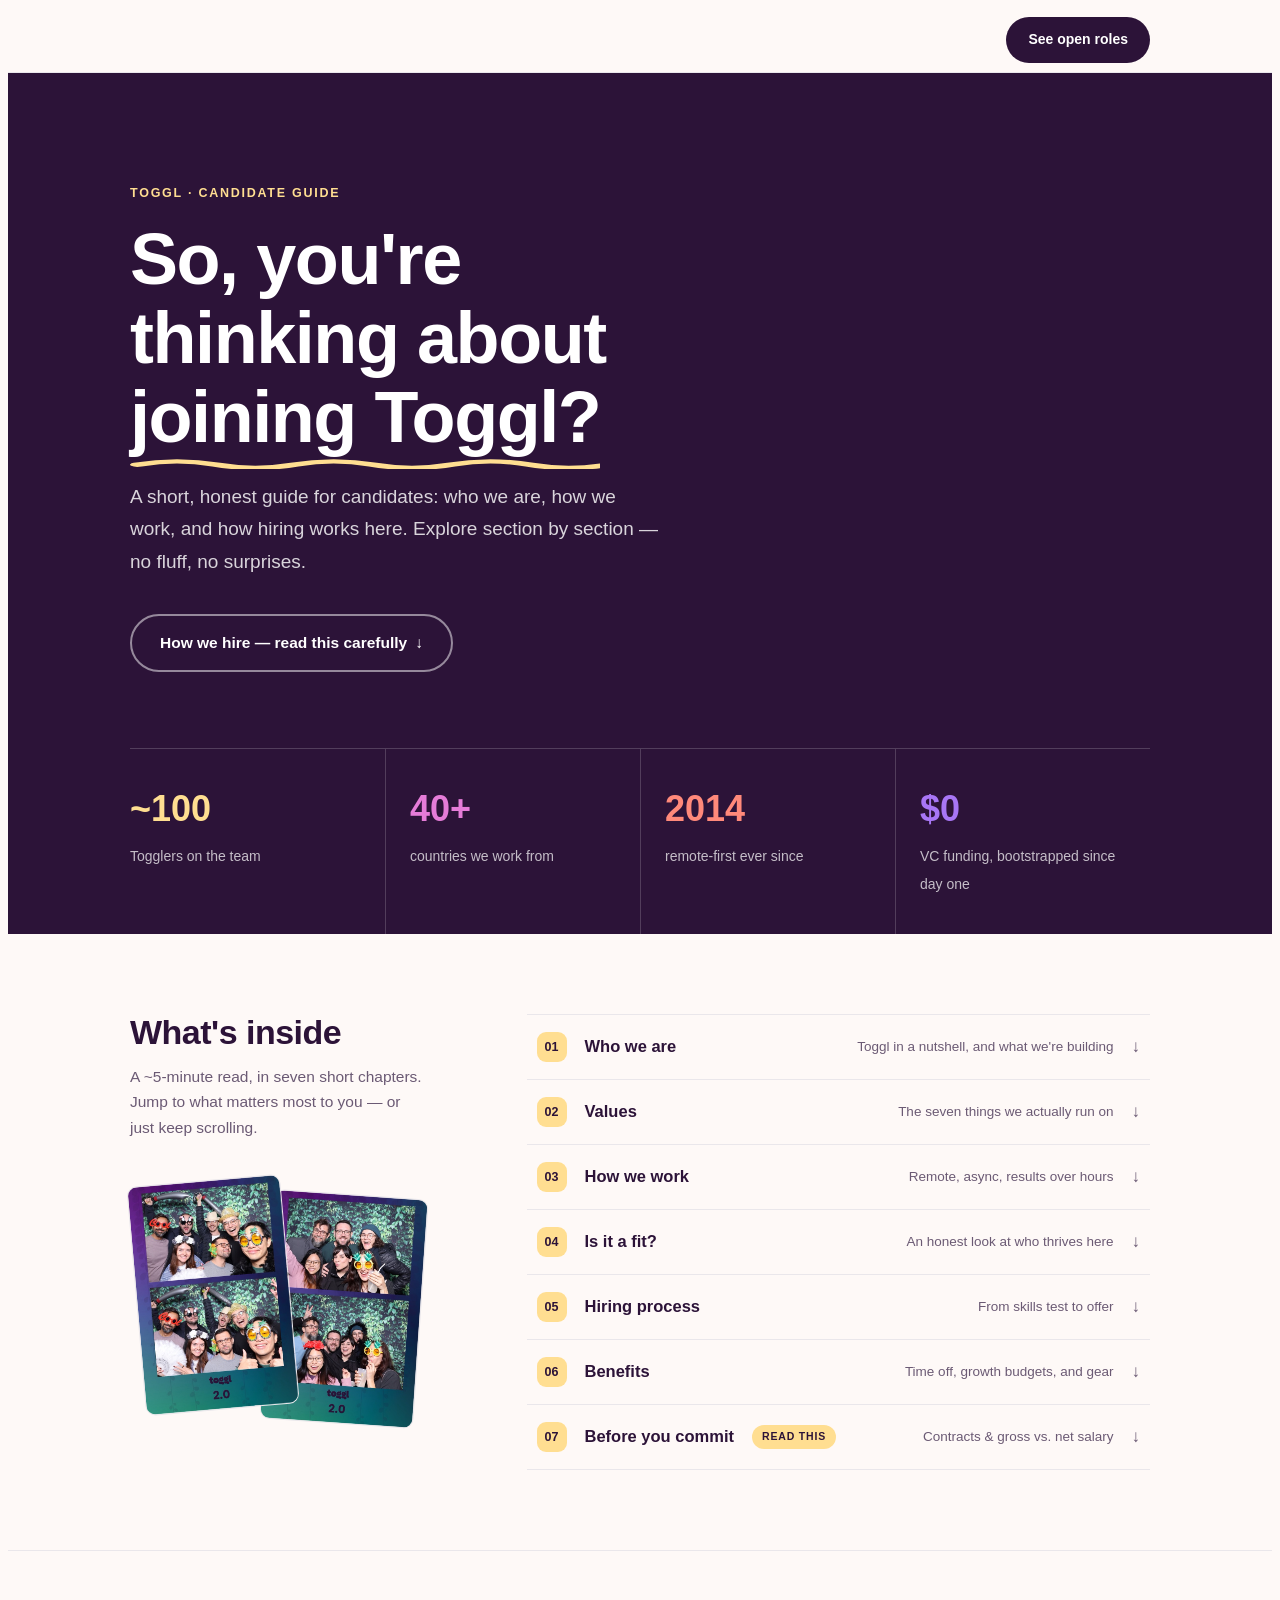
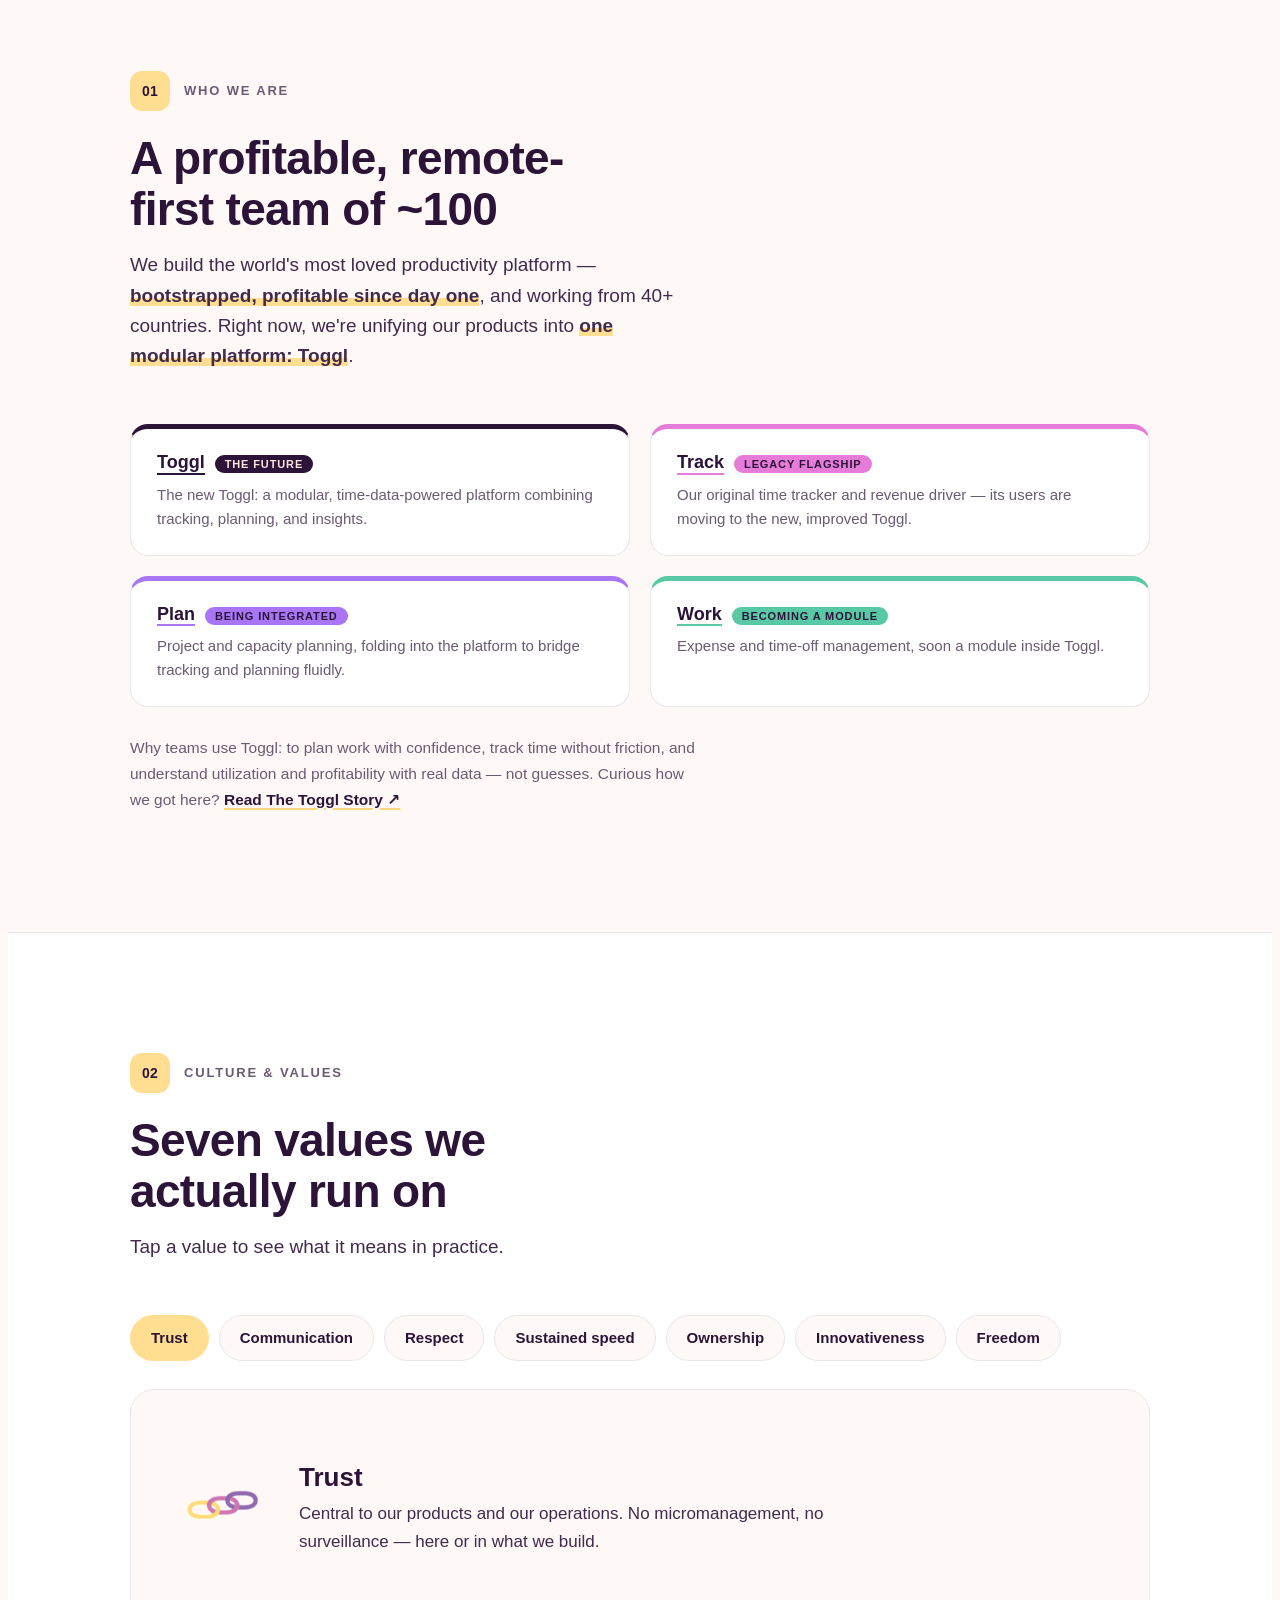
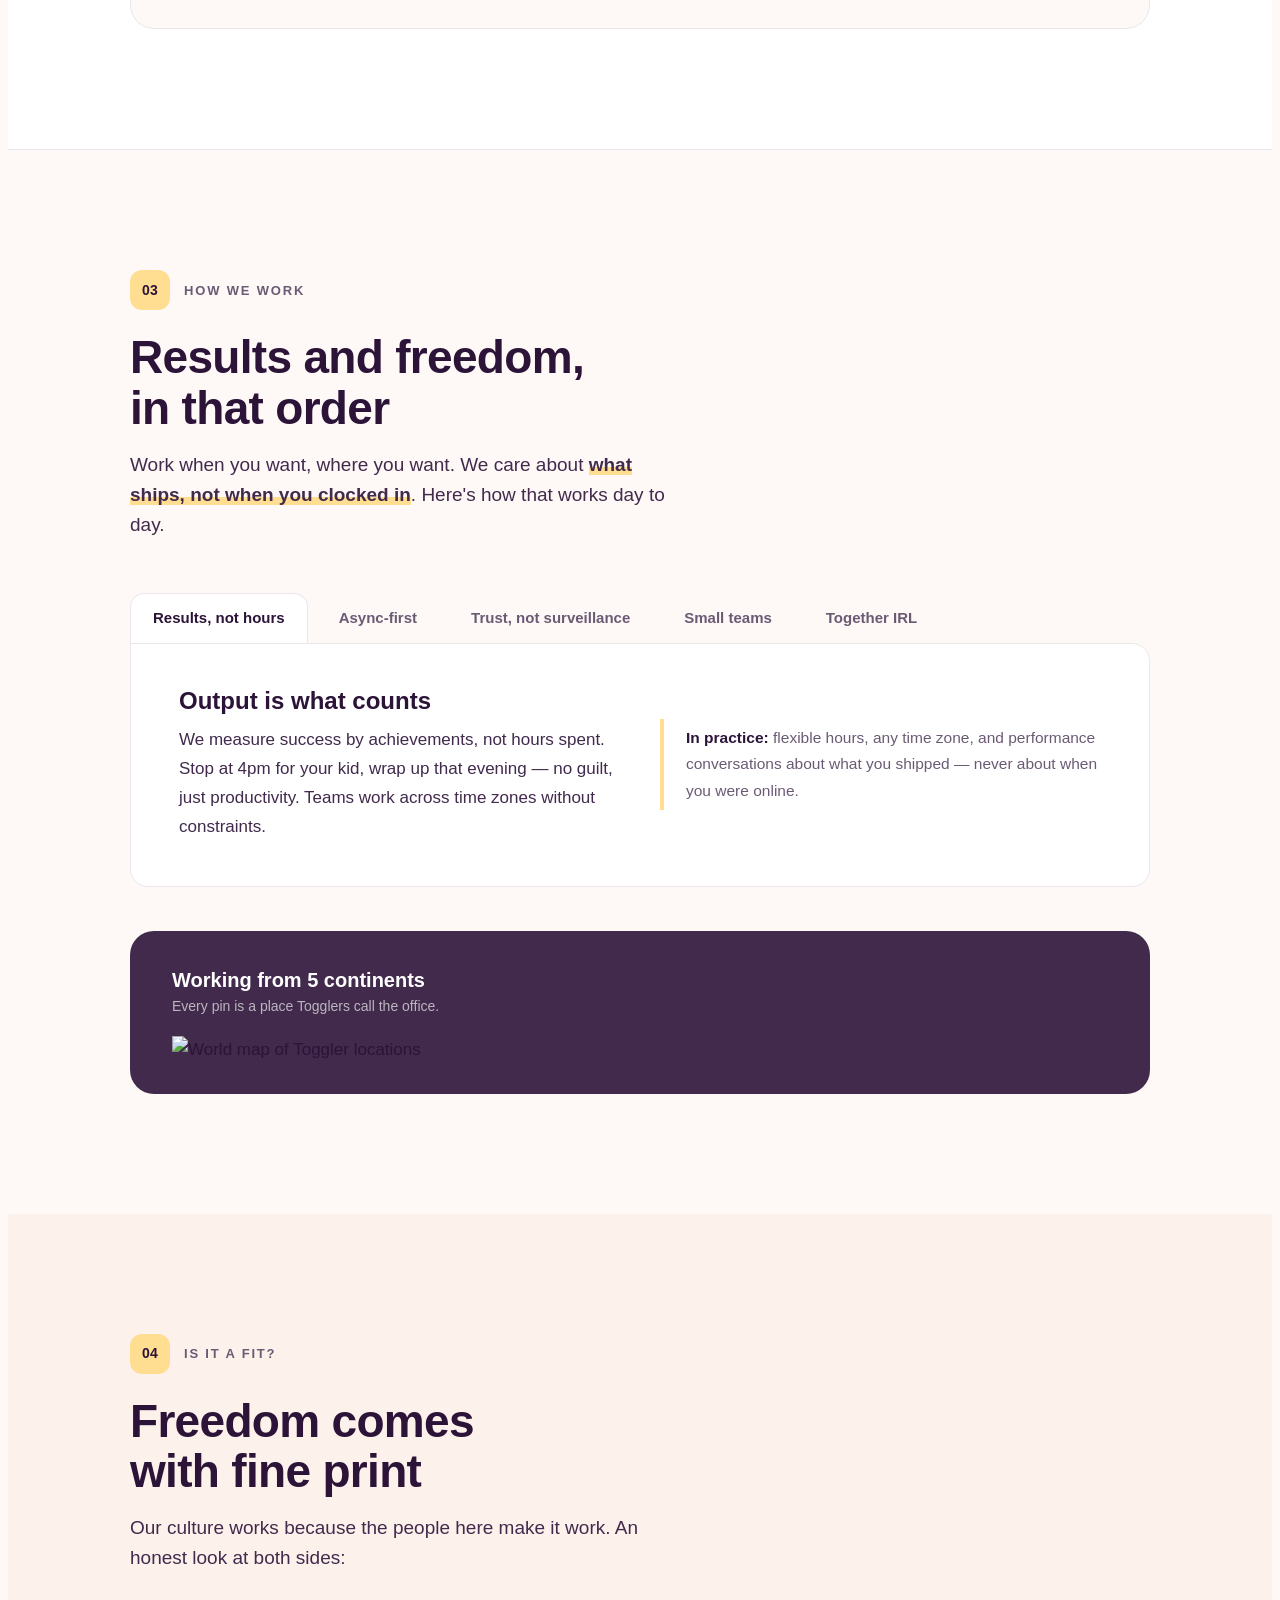
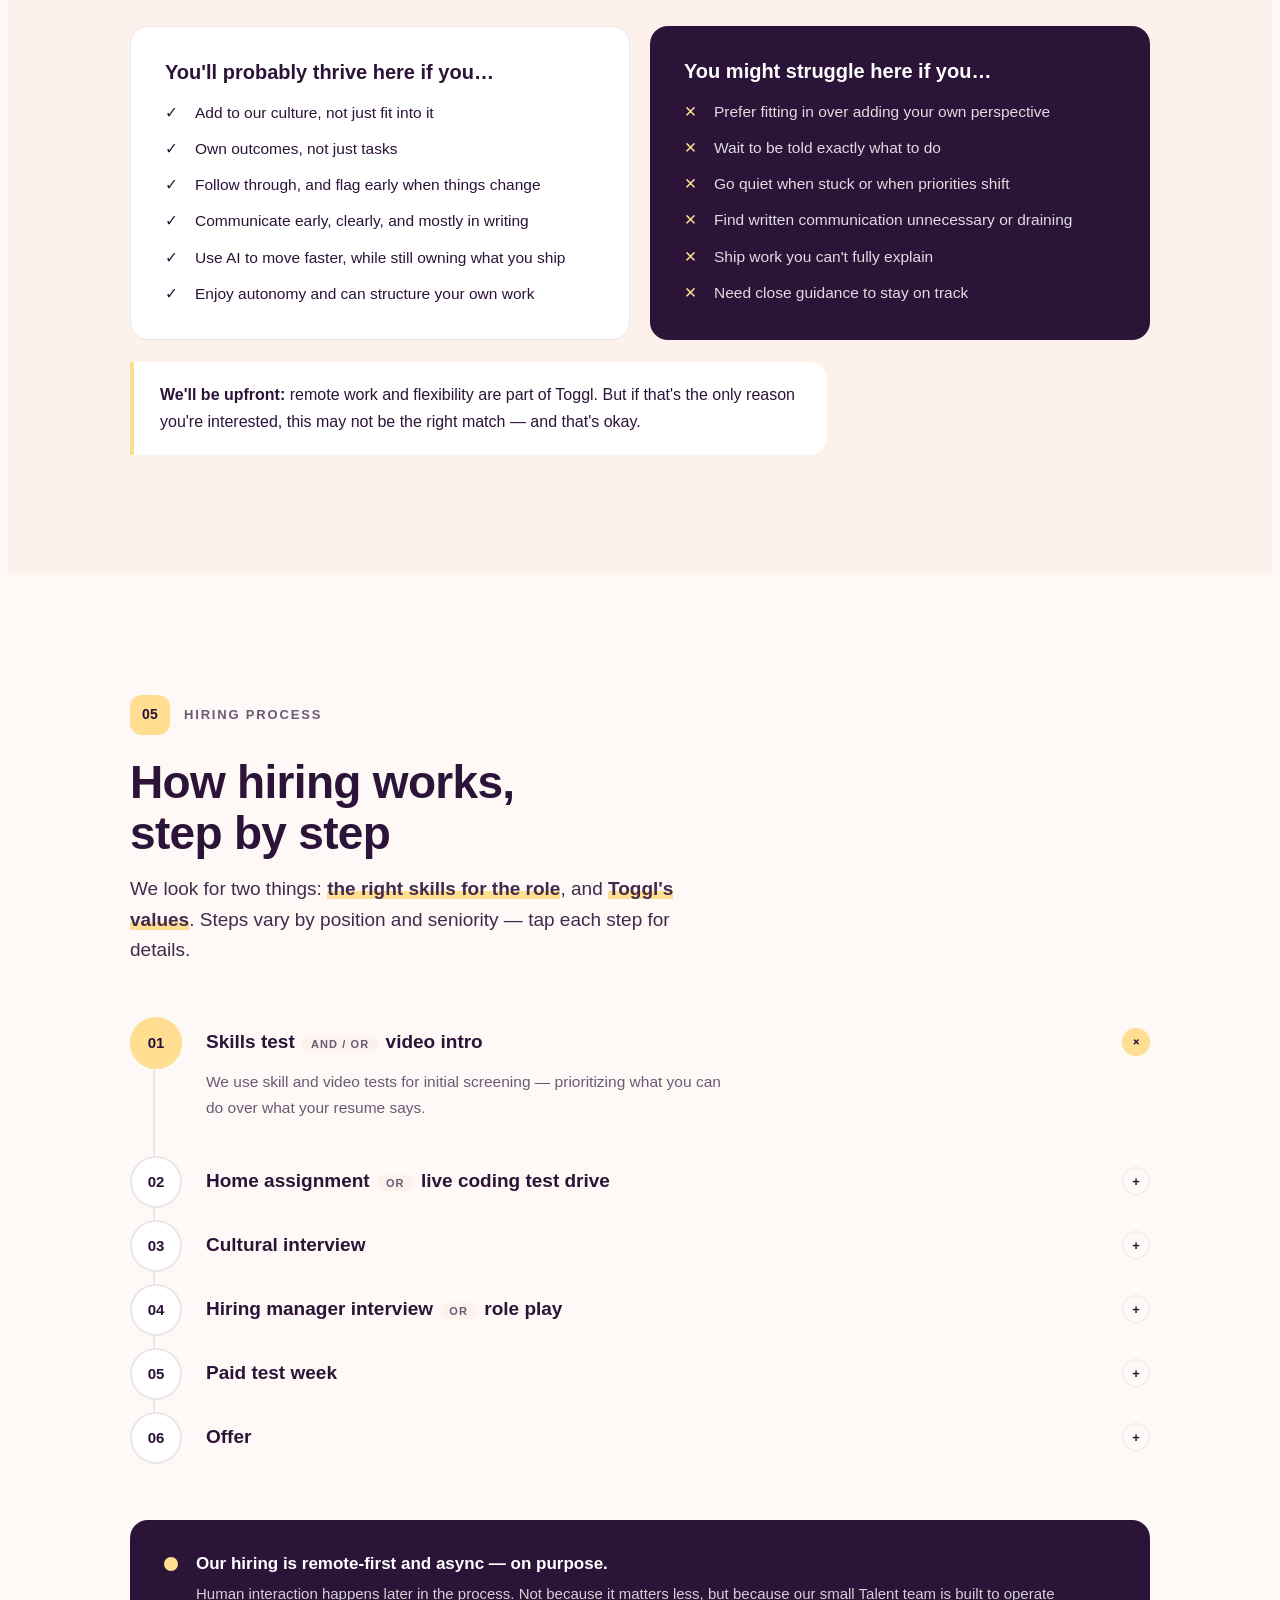
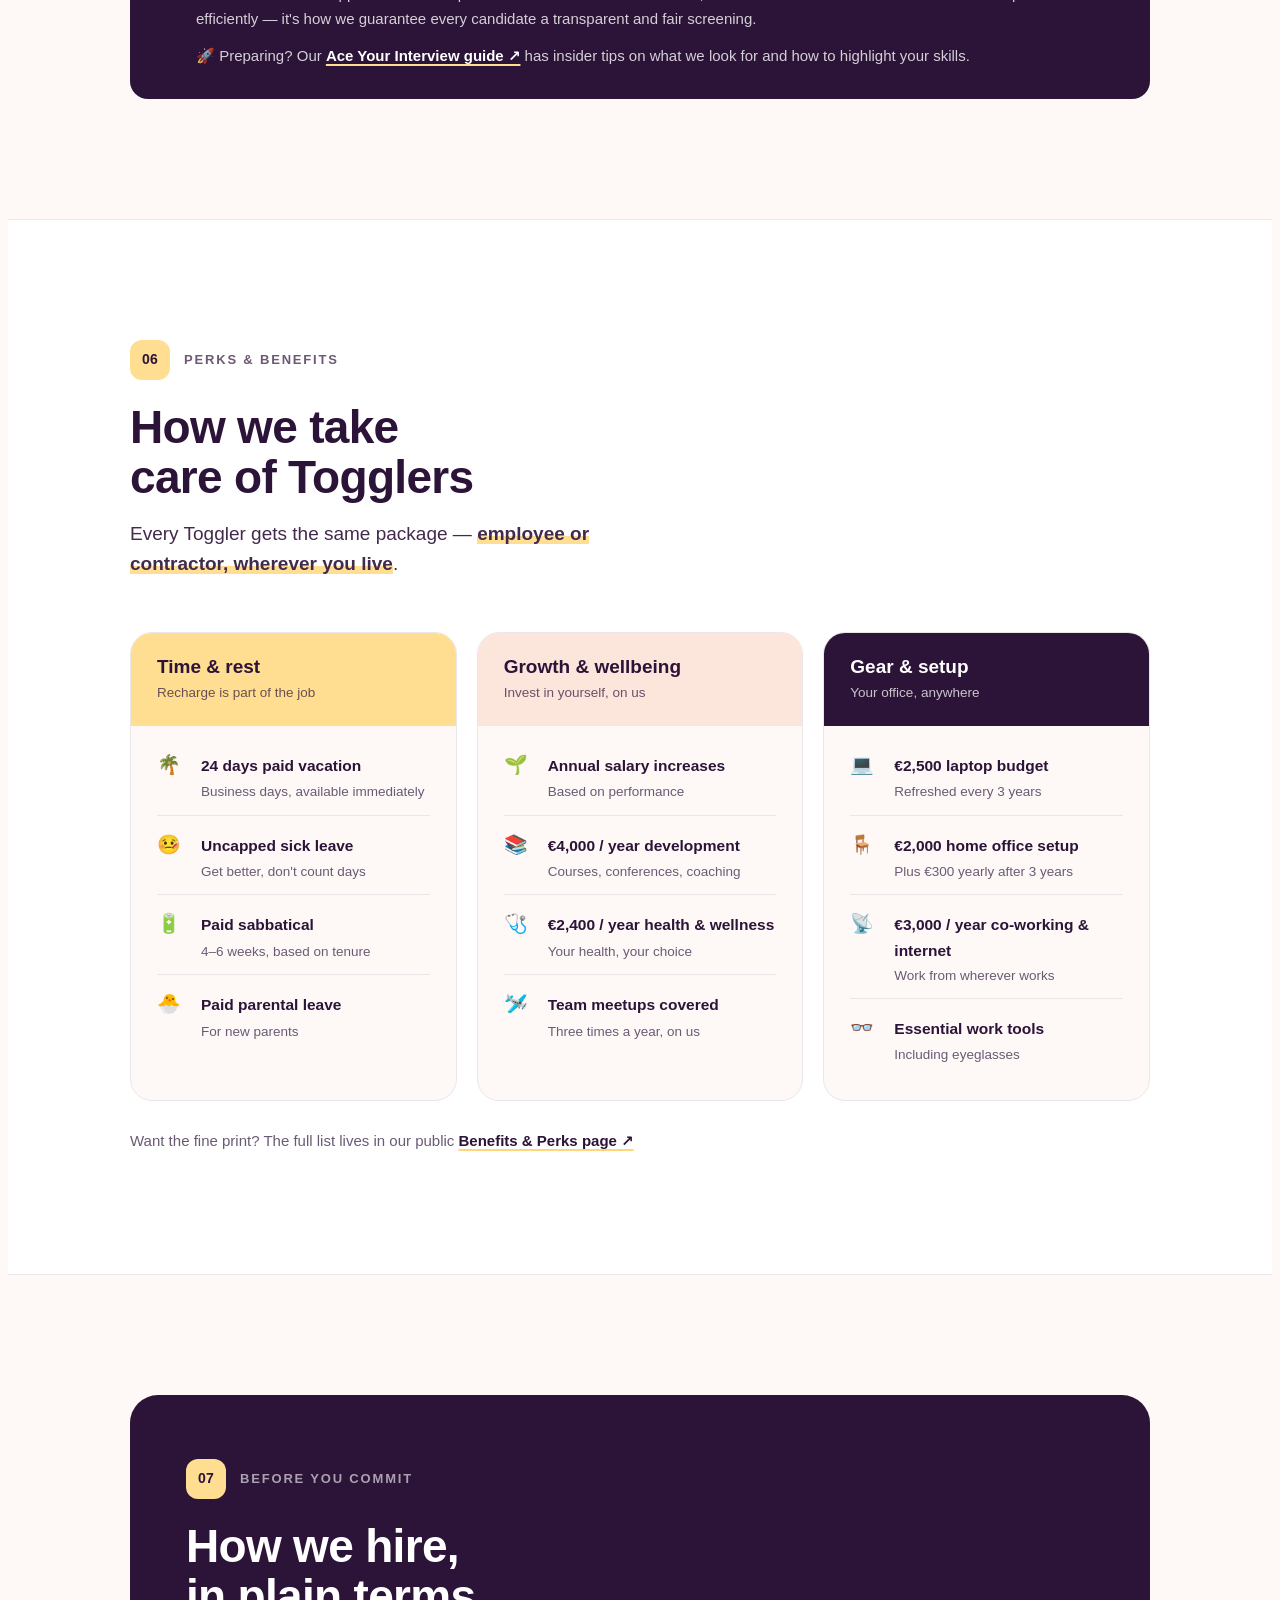
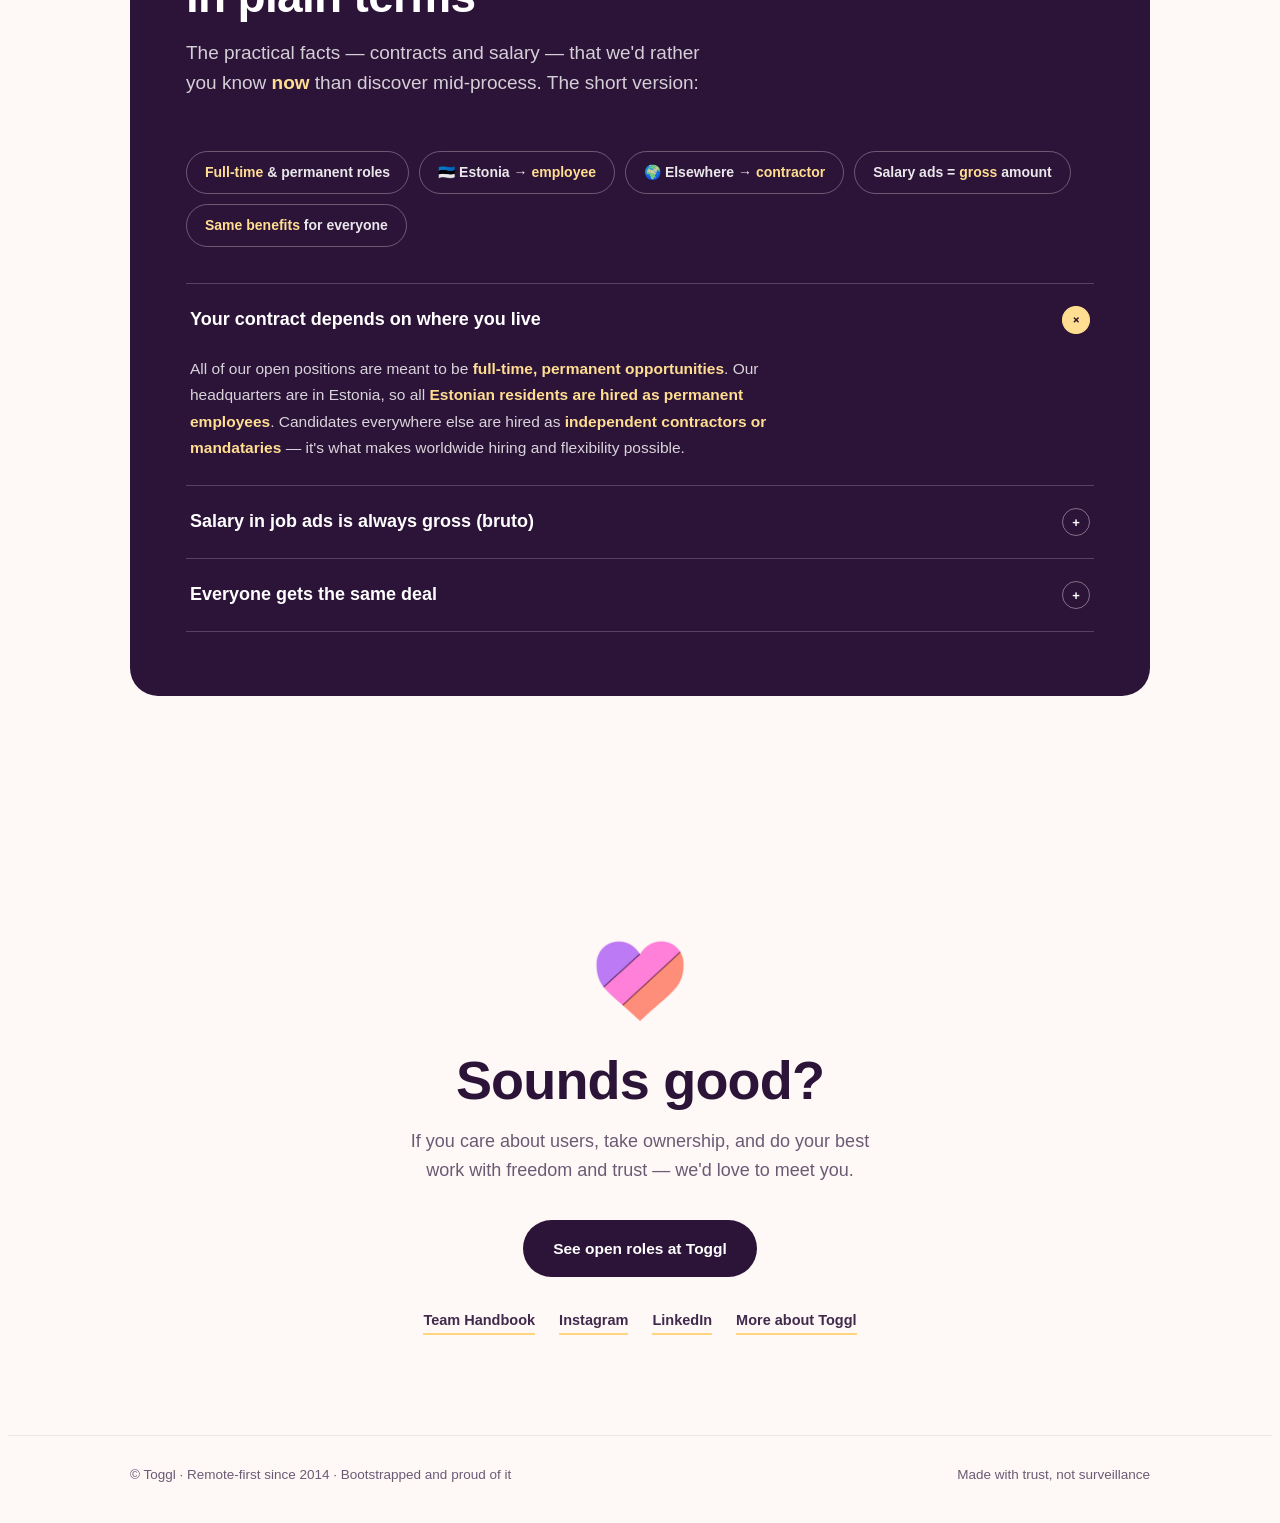
==== src/index.html @ dfb8a7d2 "Split page into source files + build step src/ (markup, styles, script) + assets/ (images, SVGs) are" ====
<!doctype html>
<html lang="en">
<head>
<meta charset="utf-8">
<meta name="viewport" content="width=device-width, initial-scale=1">
<meta name="description" content="Toggl candidate guide: who we are, how we work, our hiring process, benefits, and what to know before you commit.">
<title>Working at Toggl — Candidate Guide</title>
<link rel="stylesheet" href="styles.css">
</head>
<body>
<nav class="nav">
  <div class="wrap nav-inner">
    <a class="logo" href="#top" aria-label="Toggl — back to top"><img data-inline-svg src="../assets/wordmark.svg" alt="toggl"></a>
    <a class="btn btn-plum" href="https://toggl.com/jobs/">See open roles</a>
  </div>
</nav>
<div class="progress" aria-hidden="true"></div>

<header class="hero" id="top">
  <div class="wrap">
    <p class="eyebrow">Toggl · Candidate guide</p>
    <h1>So, you're thinking about <span class="squiggle">joining&nbsp;Toggl?</span></h1>
    <p class="hero-sub">A short, honest guide for candidates: who we are, how we work, and how hiring works here. Explore section by section — no fluff, no surprises.</p>
    <div class="hero-ctas">
      <a class="btn btn-ghost-dark" href="#before">How we hire — read this carefully <span class="cta-arrow" aria-hidden="true">↓</span></a>
    </div>
    <div class="stats">
      <div class="stat reveal"><b>~100</b><span>Togglers on the team</span></div>
      <div class="stat reveal"><b>40+</b><span>countries we work from</span></div>
      <div class="stat reveal"><b>2014</b><span>remote-first ever since</span></div>
      <div class="stat reveal"><b>$0</b><span>VC funding, bootstrapped since day one</span></div>
    </div>
  </div>
</header>

<!-- ============ TABLE OF CONTENTS ============ -->
<section class="toc" id="contents" aria-label="Table of contents">
  <div class="wrap">
    <div class="toc-inner">
      <div class="toc-intro reveal">
        <h2>What's inside</h2>
        <p>A ~5-minute read, in seven short chapters. Jump to what matters most to you — or just keep scrolling.</p>
        <div class="toc-snaps" aria-label="Photo-booth snapshots from a Toggl meetup">
          <img src="../assets/photo-booth-1.jpg" alt="Togglers in the photo booth at the Toggl 2.0 meetup" loading="lazy">
          <img src="../assets/photo-booth-2.jpg" alt="Togglers posing in the photo booth at a team meetup" loading="lazy">
        </div>
      </div>
      <div class="toc-list reveal">
        <a class="toc-row" href="#who">
          <span class="toc-num">01</span><b>Who we are</b>
          <span class="toc-desc">Toggl in a nutshell, and what we're building</span>
          <span class="toc-arrow" aria-hidden="true">↓</span>
        </a>
        <a class="toc-row" href="#values">
          <span class="toc-num">02</span><b>Values</b>
          <span class="toc-desc">The seven things we actually run on</span>
          <span class="toc-arrow" aria-hidden="true">↓</span>
        </a>
        <a class="toc-row" href="#how">
          <span class="toc-num">03</span><b>How we work</b>
          <span class="toc-desc">Remote, async, results over hours</span>
          <span class="toc-arrow" aria-hidden="true">↓</span>
        </a>
        <a class="toc-row" href="#fit">
          <span class="toc-num">04</span><b>Is it a fit?</b>
          <span class="toc-desc">An honest look at who thrives here</span>
          <span class="toc-arrow" aria-hidden="true">↓</span>
        </a>
        <a class="toc-row" href="#hiring">
          <span class="toc-num">05</span><b>Hiring process</b>
          <span class="toc-desc">From skills test to offer</span>
          <span class="toc-arrow" aria-hidden="true">↓</span>
        </a>
        <a class="toc-row" href="#benefits">
          <span class="toc-num">06</span><b>Benefits</b>
          <span class="toc-desc">Time off, growth budgets, and gear</span>
          <span class="toc-arrow" aria-hidden="true">↓</span>
        </a>
        <a class="toc-row" href="#before">
          <span class="toc-num">07</span><b>Before you commit</b>
          <span class="toc-badge">Read this</span>
          <span class="toc-desc">Contracts &amp; gross vs. net salary</span>
          <span class="toc-arrow" aria-hidden="true">↓</span>
        </a>
      </div>
    </div>
  </div>
</section>

<!-- ============ 01 WHO WE ARE ============ -->
<section class="section" id="who">
  <div class="wrap">
    <div class="sec-anchor reveal"><span class="sec-num">01</span><span class="sec-label">Who we are</span></div>
    <h2 class="sec-title reveal">A profitable, remote-first team of ~100</h2>
    <p class="sec-key reveal">We build the world's most loved productivity platform — <b>bootstrapped, profitable since day one</b>, and working from 40+ countries. Right now, we're unifying our products into <b>one modular platform: Toggl</b>.</p>
    <div class="who-grid">
      <div class="product-card reveal" style="--pc:var(--plum)">
        <h3><a class="prod-link" href="https://toggl.com/focus/">Toggl</a> <span class="tag tag-dark">The future</span></h3>
        <p>The new Toggl: a modular, time-data-powered platform combining tracking, planning, and insights.</p>
      </div>
      <div class="product-card reveal" style="--pc:var(--track-pink)">
        <h3><a class="prod-link" href="https://toggl.com/track/">Track</a> <span class="tag">Legacy flagship</span></h3>
        <p>Our original time tracker and revenue driver — its users are moving to the new, improved Toggl.</p>
      </div>
      <div class="product-card reveal" style="--pc:var(--plan-lilac)">
        <h3><a class="prod-link" href="https://toggl.com/plan/">Plan</a> <span class="tag">Being integrated</span></h3>
        <p>Project and capacity planning, folding into the platform to bridge tracking and planning fluidly.</p>
      </div>
      <div class="product-card reveal" style="--pc:var(--work-green)">
        <h3><a class="prod-link" href="https://toggl.com/work/">Work</a> <span class="tag">Becoming a module</span></h3>
        <p>Expense and time-off management, soon a module inside Toggl.</p>
      </div>
    </div>
    <p class="who-note reveal">Why teams use Toggl: to plan work with confidence, track time without friction, and understand utilization and profitability with real data — not guesses. Curious how we got here? <a class="ext-link" href="https://www.notion.so/toggl/The-Toggl-Story-b731598fc70c4dc7bf378a02b66f8a0b">Read The Toggl Story ↗</a></p>
  </div>
</section>

<!-- ============ 02 VALUES ============ -->
<section class="section sec-values" id="values">
  <div class="wrap">
    <div class="sec-anchor reveal"><span class="sec-num">02</span><span class="sec-label">Culture &amp; values</span></div>
    <h2 class="sec-title reveal">Seven values we actually run on</h2>
    <p class="sec-key reveal">Tap a value to see what it means in practice.</p>
    <div class="value-pills reveal" role="tablist" aria-label="Toggl values"></div>
    <div class="value-stage reveal" id="value-stage">
      <img class="value-mark" id="value-icon" src="" alt="" aria-hidden="true">
      <div id="value-content"></div>
    </div>
  </div>
</section>

<!-- ============ 03 HOW WE WORK ============ -->
<section class="section" id="how">
  <div class="wrap">
    <div class="sec-anchor reveal"><span class="sec-num">03</span><span class="sec-label">How we work</span></div>
    <h2 class="sec-title reveal">Results and freedom, in that order</h2>
    <p class="sec-key reveal">Work when you want, where you want. We care about <b>what ships, not when you clocked in</b>. Here's how that works day to day.</p>
    <div class="tabs reveal" role="tablist" aria-label="How we work"></div>
    <div id="how-panels" class="reveal"></div>
    <div class="map-panel reveal">
      <h3>Working from 5 continents</h3>
      <p>Every pin is a place Togglers call the office.</p>
      <img data-inline-svg src="../assets/worldmap.svg" alt="World map of Toggler locations">
    </div>
  </div>
</section>

<!-- ============ 04 FIT ============ -->
<section class="section sec-fit" id="fit">
  <div class="wrap">
    <div class="sec-anchor reveal"><span class="sec-num">04</span><span class="sec-label">Is it a fit?</span></div>
    <h2 class="sec-title reveal">Freedom comes with fine print</h2>
    <p class="sec-key reveal">Our culture works because the people here make it work. An honest look at both sides:</p>
    <div class="fit-grid">
      <div class="fit-col fit-yes reveal">
        <h3>You'll probably thrive here if you…</h3>
        <ul>
          <li>Add to our culture, not just fit into it</li>
          <li>Own outcomes, not just tasks</li>
          <li>Follow through, and flag early when things change</li>
          <li>Communicate early, clearly, and mostly in writing</li>
          <li>Use AI to move faster, while still owning what you ship</li>
          <li>Enjoy autonomy and can structure your own work</li>
        </ul>
      </div>
      <div class="fit-col fit-no reveal">
        <h3>You might struggle here if you…</h3>
        <ul>
          <li>Prefer fitting in over adding your own perspective</li>
          <li>Wait to be told exactly what to do</li>
          <li>Go quiet when stuck or when priorities shift</li>
          <li>Find written communication unnecessary or draining</li>
          <li>Ship work you can't fully explain</li>
          <li>Need close guidance to stay on track</li>
        </ul>
      </div>
    </div>
    <p class="honesty reveal"><strong>We'll be upfront:</strong> remote work and flexibility are part of Toggl. But if that's the only reason you're interested, this may not be the right match — and that's okay.</p>
  </div>
</section>

<!-- ============ 05 HIRING ============ -->
<section class="section" id="hiring">
  <div class="wrap">
    <div class="sec-anchor reveal"><span class="sec-num">05</span><span class="sec-label">Hiring process</span></div>
    <h2 class="sec-title reveal">How hiring works, step by step</h2>
    <p class="sec-key reveal">We look for two things: <b>the right skills for the role</b>, and <b>Toggl's values</b>. Steps vary by position and seniority — tap each step for details.</p>
    <div class="timeline reveal" id="timeline"></div>
    <div class="async-note reveal">
      <div class="pulse" aria-hidden="true"></div>
      <div>
        <b>Our hiring is remote-first and async — on purpose.</b>
        <p>Human interaction happens later in the process. Not because it matters less, but because our small Talent team is built to operate efficiently — it's how we guarantee every candidate a transparent and fair screening.</p>
        <p style="margin-top:12px">🚀 Preparing? Our <a class="ext-link" href="https://www.notion.so/toggl/Ace-Your-Interview-cda2148086d74620944269b744a29630">Ace Your Interview guide ↗</a> has insider tips on what we look for and how to highlight your skills.</p>
      </div>
    </div>
  </div>
</section>

<!-- ============ 06 BENEFITS ============ -->
<section class="section sec-benefits" id="benefits">
  <div class="wrap">
    <div class="sec-anchor reveal"><span class="sec-num">06</span><span class="sec-label">Perks &amp; benefits</span></div>
    <h2 class="sec-title reveal">How we take care of Togglers</h2>
    <p class="sec-key reveal">Every Toggler gets the same package — <b>employee or contractor, wherever you live</b>.</p>
    <div class="bene-groups">
      <div class="bene-group reveal">
        <div class="bene-head"><h3>Time &amp; rest</h3><span>Recharge is part of the job</span></div>
        <ul>
          <li><span class="e">🌴</span><b>24 days paid vacation</b><span>Business days, available immediately</span></li>
          <li><span class="e">🤒</span><b>Uncapped sick leave</b><span>Get better, don't count days</span></li>
          <li><span class="e">🔋</span><b>Paid sabbatical</b><span>4–6 weeks, based on tenure</span></li>
          <li><span class="e">🐣</span><b>Paid parental leave</b><span>For new parents</span></li>
        </ul>
      </div>
      <div class="bene-group reveal">
        <div class="bene-head bene-head-peach"><h3>Growth &amp; wellbeing</h3><span>Invest in yourself, on us</span></div>
        <ul>
          <li><span class="e">🌱</span><b>Annual salary increases</b><span>Based on performance</span></li>
          <li><span class="e">📚</span><b>€4,000 / year development</b><span>Courses, conferences, coaching</span></li>
          <li><span class="e">🩺</span><b>€2,400 / year health &amp; wellness</b><span>Your health, your choice</span></li>
          <li><span class="e">🛩️</span><b>Team meetups covered</b><span>Three times a year, on us</span></li>
        </ul>
      </div>
      <div class="bene-group reveal">
        <div class="bene-head bene-head-plum"><h3>Gear &amp; setup</h3><span>Your office, anywhere</span></div>
        <ul>
          <li><span class="e">💻</span><b>€2,500 laptop budget</b><span>Refreshed every 3 years</span></li>
          <li><span class="e">🪑</span><b>€2,000 home office setup</b><span>Plus €300 yearly after 3 years</span></li>
          <li><span class="e">📡</span><b>€3,000 / year co-working &amp; internet</b><span>Work from wherever works</span></li>
          <li><span class="e">👓</span><b>Essential work tools</b><span>Including eyeglasses</span></li>
        </ul>
      </div>
    </div>
    <p class="link-note reveal">Want the fine print? The full list lives in our public <a class="ext-link" href="https://www.notion.so/toggl/Benefits-f510940284134d29af7c0c161d1676c7">Benefits &amp; Perks page ↗</a></p>
  </div>
</section>

<!-- ============ 07 BEFORE YOU APPLY ============ -->
<section class="section" id="before">
  <div class="wrap">
    <div class="apply-panel on-dark reveal">
      <div class="sec-anchor"><span class="sec-num">07</span><span class="sec-label">Before you commit</span></div>
      <h2 class="sec-title" style="color:var(--white)">How we hire, in plain terms</h2>
      <p class="sec-key">The practical facts — contracts and salary — that we'd rather you know <b style="background:none;color:var(--yellow)">now</b> than discover mid-process. The short version:</p>
      <div class="apply-chips">
        <span class="apply-chip"><b>Full-time</b> &amp; permanent roles</span>
        <span class="apply-chip">🇪🇪 Estonia → <b>employee</b></span>
        <span class="apply-chip">🌍 Elsewhere → <b>contractor</b></span>
        <span class="apply-chip">Salary ads = <b>gross</b> amount</span>
        <span class="apply-chip"><b>Same benefits</b> for everyone</span>
      </div>
      <div id="apply-accordions"></div>
    </div>
  </div>
</section>

<section class="closing">
  <div class="wrap reveal">
    <img class="brand-heart" src="../assets/culture-heart.png" alt="" aria-hidden="true">
    <h2>Sounds good?</h2>
    <p>If you care about users, take ownership, and do your best work with freedom and trust — we'd love to meet you.</p>
    <a class="btn btn-plum" href="https://toggl.com/jobs/">See open roles at Toggl</a>
    <div class="social">
      <a href="https://www.notion.so/toggl/9f4dbddf44af4fe9af027e26cb7fe7dc">Team Handbook</a>
      <a href="https://www.instagram.com/toggltrack/">Instagram</a>
      <a href="https://www.linkedin.com/company/toggl/">LinkedIn</a>
      <a href="https://toggl.com/about/">More about Toggl</a>
    </div>
  </div>
</section>

<footer class="page-foot">
  <div class="wrap">
    <span>© Toggl · Remote-first since 2014 · Bootstrapped and proud of it</span>
    <span>Made with trust, not surveillance</span>
  </div>
</footer>

<script src="app.js"></script>
</body>
</html>
---- src/styles.css ----
:root{
    /* Toggl brand: dark purple + peach + global yellow */
    --plum:#2C1338;          /* purple 100% */
    --plum-soft:#412A4C;     /* purple 90% */
    --muted:#6B5A74;         /* purple 70% */
    --cream:#FEF9F7;         /* peach 20% — page ground */
    --cream-deep:#FDF1EC;    /* peach 50% — alternate bands */
    --peach:#FCE5DB;         /* peach 100% */
    --white:#FFFFFF;
    --yellow:#FFDE91;        /* Toggl Global Yellow 100% */
    --yellow-deep:#FFD67D;   /* yellow 130% */
    /* product colors — used ONLY in the product section */
    --track-pink:#E57CD8;
    --plan-lilac:#A876F5;
    --work-green:#59C9A5;
    --hire-orange:#FF897A;
    --line:#EAE7EB;          /* purple 10% */
    --radius:18px;
    --display:"GT Haptik","Avenir Next","Avenir","Futura","Century Gothic",Helvetica,system-ui,sans-serif;
    --body:"Inter","Avenir Next","Avenir","Segoe UI",Helvetica,system-ui,-apple-system,sans-serif;
  }
  html{scroll-behavior:smooth}
  @media (prefers-reduced-motion:reduce){
    html{scroll-behavior:auto}
    *,*::before,*::after{animation:none!important;transition:none!important}
  }
  body{
    background:var(--cream);
    color:var(--plum);
    font-family:var(--body);
    font-size:17px;
    line-height:1.65;
    -webkit-font-smoothing:antialiased;
  }
  h1,h2,h3{font-family:var(--display);text-wrap:balance;line-height:1.1;margin:0}
  p{margin:0}
  a{color:inherit}
  button{font:inherit;color:inherit;background:none;border:none;cursor:pointer;padding:0}
  button:focus-visible,a:focus-visible{outline:3px solid var(--yellow-deep);outline-offset:2px;border-radius:4px}
  .wrap{max-width:1020px;margin:0 auto;padding:0 24px}

  /* ---------- section scaffolding ---------- */
  .section{padding:120px 0}
  .sec-anchor{display:flex;align-items:center;gap:14px;margin-bottom:22px}
  .sec-num{
    font-family:var(--display);font-weight:800;font-size:14px;letter-spacing:.02em;
    width:40px;height:40px;border-radius:12px;display:grid;place-items:center;
    background:var(--yellow);color:var(--plum);
  }
  .sec-label{font-size:13px;font-weight:700;letter-spacing:.14em;text-transform:uppercase;color:var(--muted)}
  .sec-title{font-size:clamp(30px,4.4vw,46px);font-weight:800;letter-spacing:-.015em;margin-bottom:16px;max-width:22ch}
  .sec-key{font-size:19px;line-height:1.6;color:var(--plum-soft);max-width:52ch;margin-bottom:52px}
  .sec-key b{background:linear-gradient(transparent 62%,var(--yellow) 62%)}
  .on-dark .sec-label{color:rgba(255,255,255,.6)}
  .on-dark .sec-key{color:rgba(255,255,255,.8)}

  /* ---------- top nav + progress ---------- */
  .nav{
    position:sticky;top:0;z-index:50;background:rgba(254,249,247,.94);
    backdrop-filter:blur(8px);border-bottom:1px solid var(--line);
  }
  .nav-inner{display:flex;align-items:center;gap:28px;height:64px}
  .logo{display:flex;align-items:center;text-decoration:none}
  .logo-svg{height:22px;width:auto;display:block}
  .nav .btn{margin-left:auto;padding:9px 20px;font-size:14px}
  .progress{
    position:fixed;top:64px;left:0;height:3px;width:0;z-index:51;
    background:var(--yellow-deep);
  }

  .btn{
    display:inline-block;font-family:var(--display);font-weight:700;font-size:15.5px;
    padding:14px 28px;border-radius:999px;text-decoration:none;border:2px solid transparent;
    transition:transform .15s ease,background .15s ease,color .15s ease,border-color .15s ease;
  }
  .btn:hover{transform:translateY(-2px)}
  .btn-yellow{background:var(--yellow);color:var(--plum)}
  .btn-yellow:hover{background:var(--yellow-deep)}
  .btn-ghost-dark{border-color:rgba(255,255,255,.5);color:var(--white)}
  .btn-ghost-dark:hover{border-color:var(--yellow);color:var(--yellow)}
  .cta-arrow{display:inline-block;margin-left:4px;animation:bob 1.8s ease-in-out infinite}
  @keyframes bob{0%,100%{transform:translateY(0)}50%{transform:translateY(4px)}}
  .btn-plum{background:var(--plum);color:var(--white)}
  .btn-plum:hover{background:var(--plum-soft)}

  /* ---------- hero ---------- */
  .hero{background:var(--plum);color:var(--white);padding:110px 0 0;overflow:hidden}
  .hero .eyebrow{
    font-size:12.5px;font-weight:700;letter-spacing:.14em;text-transform:uppercase;
    color:var(--yellow);margin-bottom:16px;
  }
  .hero h1{font-size:clamp(42px,6.4vw,72px);font-weight:800;letter-spacing:-.02em;max-width:15ch;margin-bottom:24px}
  .squiggle{
    background-image:url("../assets/squiggle.svg");
    background-repeat:no-repeat;background-position:0 100%;background-size:100% .18em;
    padding-bottom:.16em;
  }
  .hero-sub{max-width:50ch;font-size:19px;line-height:1.7;color:rgba(255,255,255,.82);margin-bottom:36px}
  .hero-ctas{display:flex;gap:14px;flex-wrap:wrap;margin-bottom:76px}
  .stats{border-top:1px solid rgba(255,255,255,.18);display:grid;grid-template-columns:repeat(4,1fr)}
  .stat{padding:30px 24px 36px;border-left:1px solid rgba(255,255,255,.18)}
  .stat:first-child{border-left:none;padding-left:0}
  .stat b{
    display:block;font-family:var(--display);font-size:clamp(26px,3vw,36px);font-weight:800;
    font-variant-numeric:tabular-nums;margin-bottom:4px;color:var(--yellow);
  }
  .stat span{font-size:14px;color:rgba(255,255,255,.72)}
  .stat:nth-child(1) b{color:var(--yellow)}
  .stat:nth-child(2) b{color:var(--track-pink)}
  .stat:nth-child(3) b{color:var(--hire-orange)}
  .stat:nth-child(4) b{color:var(--plan-lilac)}
  @media (max-width:820px){
    .stats{grid-template-columns:1fr 1fr}
    .stat{padding-left:0;border-left:none}
  }

  /* ---------- table of contents ---------- */
  .toc{padding:80px 0;border-bottom:1.5px solid var(--line)}
  .toc-inner{display:grid;grid-template-columns:.8fr 1.5fr;gap:64px;align-items:start}
  @media (max-width:820px){.toc-inner{grid-template-columns:1fr;gap:32px}}
  .toc-intro h2{font-size:clamp(26px,3.2vw,34px);font-weight:800;letter-spacing:-.015em;margin-bottom:12px}
  .toc-intro p{font-size:15.5px;color:var(--muted);line-height:1.65;max-width:34ch}
  .toc-list{border-top:1.5px solid var(--line)}
  .toc-row{
    display:flex;align-items:center;gap:18px;text-decoration:none;
    padding:17px 10px;border-bottom:1.5px solid var(--line);
    transition:background .15s ease;
  }
  .toc-row:hover,.toc-row:focus-visible{background:var(--white)}
  .toc-row .toc-num{
    font-family:var(--display);font-weight:800;font-size:12.5px;flex:none;
    width:30px;height:30px;border-radius:9px;display:grid;place-items:center;
    background:var(--yellow);color:var(--plum);
  }
  .toc-row b{font-family:var(--display);font-size:16.5px;line-height:1.3;flex:none}
  .toc-row .toc-desc{
    font-size:13.5px;color:var(--muted);line-height:1.4;margin-left:auto;text-align:right;
  }
  .toc-row .toc-arrow{
    flex:none;color:var(--muted);font-weight:700;
    transition:transform .18s ease,color .18s ease;
  }
  .toc-row:hover .toc-arrow{transform:translateY(3px);color:var(--plum)}
  .toc-badge{
    flex:none;font-size:10.5px;font-weight:800;letter-spacing:.08em;text-transform:uppercase;
    background:var(--yellow);color:var(--plum);border-radius:999px;padding:3px 10px;
  }
  @media (max-width:620px){
    .toc-row .toc-desc{display:none}
    .toc-row .toc-arrow{margin-left:auto}
  }

  /* ---------- 01 who we are (products keep their colors) ---------- */
  .who-grid{display:grid;grid-template-columns:1fr 1fr;gap:20px}
  @media (max-width:760px){.who-grid{grid-template-columns:1fr}}
  .product-card{
    border-radius:var(--radius);padding:24px 26px;border:1.5px solid var(--line);background:var(--white);
    border-top:5px solid var(--pc,var(--plum));
    transition:transform .2s ease;
  }
  .product-card:hover{transform:translateY(-3px)}
  .product-card h3{font-size:18px;font-weight:700;display:flex;align-items:center;gap:10px;margin-bottom:8px}
  .product-card p{font-size:15px;color:var(--muted);line-height:1.6}
  .tag{font-size:11px;font-weight:700;letter-spacing:.08em;text-transform:uppercase;padding:3px 10px;border-radius:999px;background:var(--pc,var(--plum));color:var(--plum)}
  .tag-dark{color:var(--peach)}
  .who-note{margin-top:28px;font-size:15.5px;color:var(--muted);max-width:66ch}
  .map-panel{margin-top:44px;background:var(--plum-soft);border-radius:24px;padding:38px 42px 30px}
  @media (max-width:640px){.map-panel{padding:26px 20px 18px}}
  .map-panel h3{color:var(--white);font-size:20px;margin-bottom:4px}
  .map-panel>p{font-size:14px;color:rgba(255,255,255,.65);margin-bottom:18px}
  .map-svg{width:100%;height:auto;display:block}
  .map-pin{fill:var(--yellow);stroke:var(--plum-soft);stroke-width:1.5;cursor:default;
    transform-box:fill-box;transform-origin:center;transition:transform .15s ease,fill .15s ease}
  .map-pin:hover{transform:scale(1.7);fill:var(--yellow-deep)}

  /* ---------- 02 values ---------- */
  .sec-values{background:var(--white);border-top:1.5px solid var(--line);border-bottom:1.5px solid var(--line)}
  .value-pills{display:flex;flex-wrap:wrap;gap:10px;margin-bottom:28px}
  .value-pill{
    font-family:var(--display);font-weight:700;font-size:15px;
    padding:10px 20px;border-radius:999px;border:1.5px solid var(--line);background:var(--cream);
    transition:background .18s ease,border-color .18s ease,transform .18s ease;
  }
  .value-pill:hover{transform:translateY(-2px);border-color:var(--plum)}
  .value-pill[aria-selected="true"]{background:var(--yellow);border-color:var(--yellow);color:var(--plum)}
  .value-stage{
    border:1.5px solid var(--line);border-radius:24px;padding:44px 48px;background:var(--cream);
    display:grid;grid-template-columns:auto 1fr;gap:28px;align-items:center;min-height:150px;
  }
  @media (max-width:640px){.value-stage{grid-template-columns:1fr;padding:32px 28px}}
  .value-mark{width:92px;height:92px;object-fit:contain;flex:none}
  .value-stage h3{font-size:26px;margin-bottom:8px}
  .value-stage p{font-size:17px;color:var(--plum-soft);max-width:56ch}
  .value-fade{animation:vfade .3s ease}
  @keyframes vfade{from{opacity:0;transform:translateY(6px)}to{opacity:1;transform:none}}

  /* ---------- 03 how we work: tabs ---------- */
  .tabs{display:flex;gap:8px;flex-wrap:wrap;margin-bottom:0}
  .tab{
    font-family:var(--display);font-weight:700;font-size:15px;
    padding:12px 22px;border-radius:14px 14px 0 0;border:1.5px solid transparent;border-bottom:none;
    color:var(--muted);transition:color .15s ease,background .15s ease;
  }
  .tab:hover{color:var(--plum)}
  .tab[aria-selected="true"]{background:var(--white);border-color:var(--line);color:var(--plum)}
  .tab-panel{
    background:var(--white);border:1.5px solid var(--line);border-radius:0 var(--radius) var(--radius) var(--radius);
    padding:44px 48px;display:none;
  }
  .tab-panel.show{display:grid;grid-template-columns:1fr 1fr;gap:40px;animation:vfade .3s ease}
  @media (max-width:760px){.tab-panel.show{grid-template-columns:1fr;padding:30px 26px}}
  .tab-panel h3{font-size:24px;margin-bottom:12px}
  .tab-panel .big{font-size:17px;line-height:1.7;color:var(--plum-soft)}
  .tab-panel .side{
    border-left:4px solid var(--yellow);padding:6px 0 6px 22px;align-self:center;
    font-size:15.5px;color:var(--muted);line-height:1.7;
  }
  .tab-panel .side b{color:var(--plum);font-family:var(--display)}


  /* ---------- 04 fit check ---------- */
  .sec-fit{background:var(--cream-deep)}
  .fit-grid{display:grid;grid-template-columns:1fr 1fr;gap:20px}
  @media (max-width:760px){.fit-grid{grid-template-columns:1fr}}
  .fit-col{border-radius:var(--radius);padding:34px}
  .fit-yes{background:var(--white);border:1.5px solid var(--line)}
  .fit-no{background:var(--plum);color:var(--white)}
  .fit-col h3{font-size:20px;margin-bottom:18px}
  .fit-col ul{list-style:none;margin:0;padding:0;display:grid;gap:13px}
  .fit-col li{padding-left:30px;position:relative;font-size:15.5px;line-height:1.5}
  .fit-yes li::before{content:"✓";position:absolute;left:0;top:0;font-weight:800;color:var(--plum)}
  .fit-no li{color:rgba(255,255,255,.85)}
  .fit-no li::before{content:"✕";position:absolute;left:0;top:0;font-weight:800;color:var(--yellow)}
  .honesty{
    margin-top:22px;border-left:4px solid var(--yellow);background:var(--white);
    border-radius:0 var(--radius) var(--radius) 0;padding:20px 26px;font-size:16px;max-width:72ch;
  }

  /* ---------- 05 hiring: interactive timeline ---------- */
  .timeline{position:relative;margin-top:8px}
  .timeline::before{
    content:"";position:absolute;left:23px;top:14px;bottom:14px;width:2px;
    background:var(--line);
  }
  .t-step{position:relative;padding:0 0 14px 76px}
  .t-node{
    position:absolute;left:0;top:0;width:48px;height:48px;border-radius:50%;
    background:var(--white);border:2px solid var(--line);
    display:grid;place-items:center;font-family:var(--display);font-weight:800;font-size:15px;
    transition:background .2s ease,border-color .2s ease;z-index:1;
  }
  .t-step.open .t-node{background:var(--yellow);border-color:var(--yellow)}
  .t-head{
    display:flex;align-items:center;gap:12px;width:100%;text-align:left;
    padding:11px 0;
  }
  .t-head h3{font-size:19px;transition:color .15s ease}
  .t-head:hover h3{color:var(--muted)}
  .t-head .chev{
    margin-left:auto;flex:none;width:26px;height:26px;border-radius:50%;
    border:1.5px solid var(--line);display:grid;place-items:center;font-size:13px;font-weight:700;
    transition:transform .25s ease,background .2s ease;
  }
  .t-step.open .chev{transform:rotate(45deg);background:var(--yellow);border-color:var(--yellow)}
  .t-body{display:grid;grid-template-rows:0fr;transition:grid-template-rows .3s ease}
  .t-step.open .t-body{grid-template-rows:1fr}
  .t-body-in{overflow:hidden}
  .t-body p{font-size:15.5px;color:var(--muted);max-width:62ch;padding:2px 0 22px}
  .or{
    font-size:11px;font-weight:800;letter-spacing:.1em;text-transform:uppercase;
    color:var(--muted);background:var(--cream-deep);border-radius:999px;padding:2px 9px;margin:0 2px;
  }
  .async-note{
    margin-top:44px;background:var(--plum);color:var(--white);border-radius:var(--radius);
    padding:30px 34px;display:grid;grid-template-columns:auto 1fr;gap:18px;align-items:start;
  }
  .async-note .pulse{width:14px;height:14px;border-radius:50%;background:var(--yellow);margin-top:7px;animation:pulse 2.4s ease infinite}
  @keyframes pulse{0%,100%{box-shadow:0 0 0 0 rgba(255,222,145,.5)}50%{box-shadow:0 0 0 9px rgba(255,222,145,0)}}
  .async-note b{font-family:var(--display);display:block;margin-bottom:4px}
  .async-note p{font-size:15px;color:rgba(255,255,255,.8)}

  /* ---------- 06 benefits: grouped ---------- */
  .sec-benefits{background:var(--white);border-top:1.5px solid var(--line);border-bottom:1.5px solid var(--line)}
  .bene-groups{display:grid;grid-template-columns:repeat(3,1fr);gap:20px}
  @media (max-width:900px){.bene-groups{grid-template-columns:1fr}}
  .bene-group{
    border:1.5px solid var(--line);border-radius:22px;overflow:hidden;background:var(--cream);
    transition:transform .2s ease;
  }
  .bene-group:hover{transform:translateY(-4px)}
  .bene-head{padding:24px 26px 20px;background:var(--yellow)}
  .bene-head h3{font-size:19px}
  .bene-head span{font-size:13.5px;color:rgba(44,19,56,.7)}
  .bene-head-peach{background:var(--peach)}
  .bene-head-plum{background:var(--plum)}
  .bene-head-plum h3{color:var(--white)}
  .bene-head-plum span{color:rgba(255,255,255,.75)}
  .bene-group ul{list-style:none;margin:0;padding:10px 26px 22px;display:grid}
  .bene-group li{
    display:grid;grid-template-columns:34px 1fr;gap:2px 10px;align-items:baseline;
    padding:13px 0;border-top:1px solid var(--line);font-size:15px;
  }
  .bene-group li:first-child{border-top:none}
  .bene-group li .e{font-size:19px;grid-column:1;grid-row:1}
  .bene-group li b{font-family:var(--display);font-size:15.5px;grid-column:2;grid-row:1}
  .bene-group li span:not(.e){grid-column:2;grid-row:2;color:var(--muted);font-size:13.5px;line-height:1.45}

  /* ---------- 07 before you apply ---------- */
  .apply-panel{background:var(--plum);color:var(--white);border-radius:28px;padding:64px 56px}
  @media (max-width:700px){.apply-panel{padding:44px 26px}}
  .apply-panel .sec-num{background:var(--yellow);color:var(--plum)}
  .apply-chips{display:flex;flex-wrap:wrap;gap:10px;margin-bottom:36px}
  .apply-chip{
    font-family:var(--display);font-weight:700;font-size:14px;
    border:1.5px solid rgba(255,255,255,.3);border-radius:999px;padding:9px 18px;
    color:rgba(255,255,255,.9);
  }
  .apply-chip b{color:var(--yellow)}
  .acc{border-top:1.5px solid rgba(255,255,255,.2)}
  .acc:last-of-type{border-bottom:1.5px solid rgba(255,255,255,.2)}
  .acc-head{
    width:100%;display:flex;align-items:center;gap:14px;text-align:left;padding:22px 4px;
  }
  .acc-head h3{font-size:18px;color:var(--white);transition:color .15s ease}
  .acc-head:hover h3{color:var(--yellow)}
  .acc-head .chev{
    margin-left:auto;flex:none;width:26px;height:26px;border-radius:50%;
    border:1.5px solid rgba(255,255,255,.4);display:grid;place-items:center;font-size:13px;font-weight:700;
    transition:transform .25s ease,background .2s ease,color .2s ease;
  }
  .acc.open .chev{transform:rotate(45deg);background:var(--yellow);border-color:var(--yellow);color:var(--plum)}
  .acc-body{display:grid;grid-template-rows:0fr;transition:grid-template-rows .3s ease}
  .acc.open .acc-body{grid-template-rows:1fr}
  .acc-body-in{overflow:hidden}
  .acc-body p{font-size:15.5px;color:rgba(255,255,255,.82);max-width:68ch;padding:0 4px 24px;line-height:1.7}
  .acc-body p b{color:var(--yellow)}
  .salary-cols{display:grid;grid-template-columns:1fr 1fr;gap:14px;padding:0 4px 26px}
  @media (max-width:700px){.salary-cols{grid-template-columns:1fr}}
  .salary-col{background:rgba(255,255,255,.07);border-radius:14px;padding:20px}
  .salary-col b{font-family:var(--display);display:block;margin-bottom:6px;font-size:15.5px;color:var(--yellow)}
  .salary-col p{font-size:14.5px;color:rgba(255,255,255,.8);line-height:1.6;padding:0}

  /* ---------- closing ---------- */
  .closing{text-align:center;padding:120px 0 100px}
  .closing h2{font-size:clamp(34px,5vw,54px);font-weight:800;letter-spacing:-.015em;margin-bottom:16px}
  .closing p{color:var(--muted);font-size:18px;max-width:50ch;margin:0 auto 34px}
  .brand-heart{width:96px;height:auto;display:block;margin:0 auto 26px;animation:heartbeat 5s ease-in-out infinite;transform-origin:center}
  @keyframes heartbeat{0%,88%,100%{transform:scale(1)}90%{transform:scale(1.07)}93%{transform:scale(1)}96%{transform:scale(1.05)}}
  .social{margin-top:32px;display:flex;gap:24px;justify-content:center;font-size:14.5px;font-weight:600;flex-wrap:wrap}
  .social a{color:var(--plum-soft);text-decoration:none;border-bottom:2px solid var(--yellow-deep)}
  .social a:hover{color:var(--muted)}
  footer.page-foot{border-top:1px solid var(--line);padding:28px 0;font-size:13.5px;color:var(--muted)}
  footer.page-foot .wrap{display:flex;justify-content:space-between;gap:16px;flex-wrap:wrap}

  /* ---------- meetup snapshots ---------- */
  .toc-snaps{display:flex;margin-top:40px;padding-left:6px}
  .toc-snaps img{
    width:152px;display:block;border-radius:10px;border:1.5px solid var(--line);
    transition:transform .25s ease;
  }
  .toc-snaps img:first-child{transform:rotate(-5deg);z-index:1}
  .toc-snaps img:last-child{transform:rotate(4deg) translateY(14px);margin-left:-22px}
  .toc-snaps img:hover{transform:rotate(0) scale(1.55);z-index:2}

  /* ---------- inline links ---------- */
  .ext-link{
    font-weight:700;color:var(--plum);text-decoration:underline;
    text-decoration-color:var(--yellow-deep);text-decoration-thickness:2px;text-underline-offset:3px;
  }
  .ext-link:hover{text-decoration-color:var(--plum)}
  .on-dark .ext-link,.tab-panel .side .ext-link{font-weight:700}
  .quote-band .ext-link,.async-note .ext-link,.fit-no .ext-link{color:var(--white);text-decoration-color:var(--yellow)}
  .link-note{margin-top:28px;font-size:15px;color:var(--muted)}
  .prod-link{color:inherit;text-decoration:none;border-bottom:2.5px solid var(--pc,var(--line))}
  .prod-link:hover{color:var(--muted)}

  /* ---------- reveal ---------- */
  .reveal{opacity:0;transform:translateY(16px);transition:opacity .55s ease,transform .55s ease}
  .reveal.in{opacity:1;transform:none}
  @media (prefers-reduced-motion:reduce){.reveal{opacity:1;transform:none}}
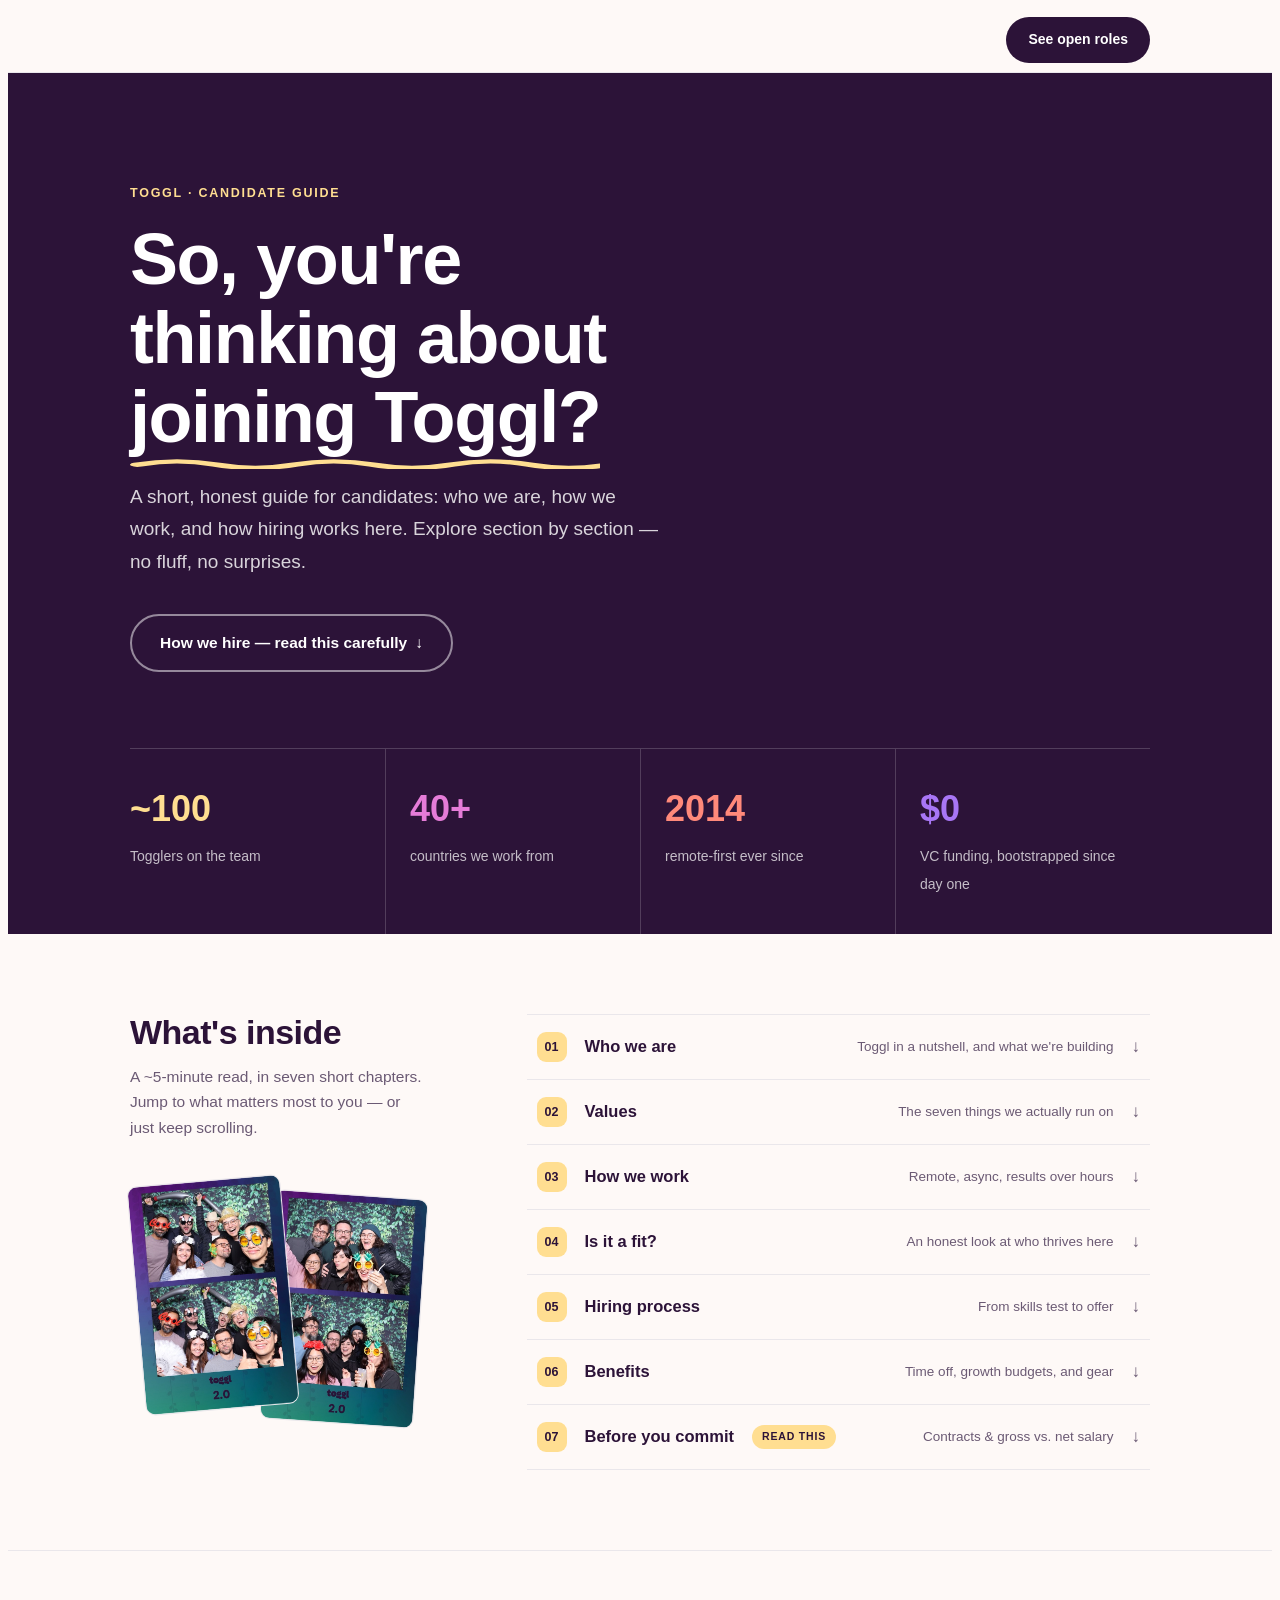
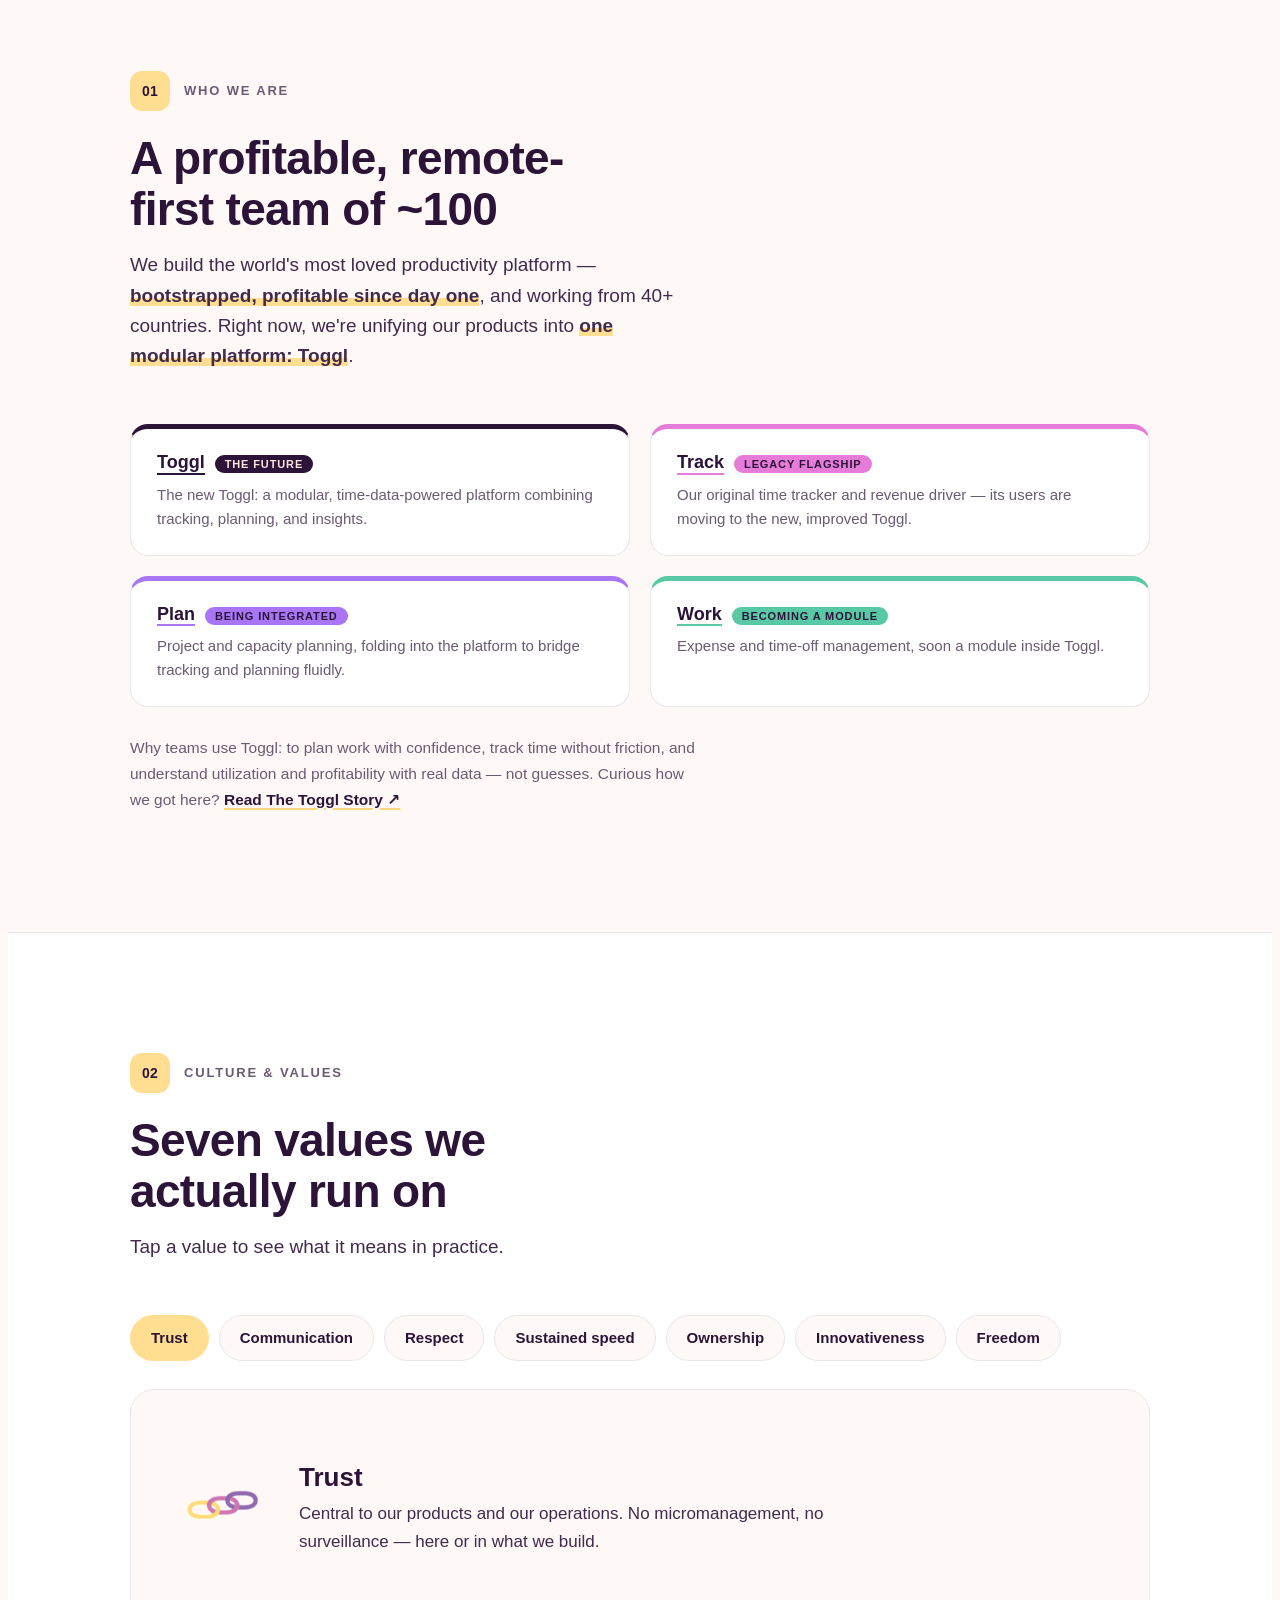
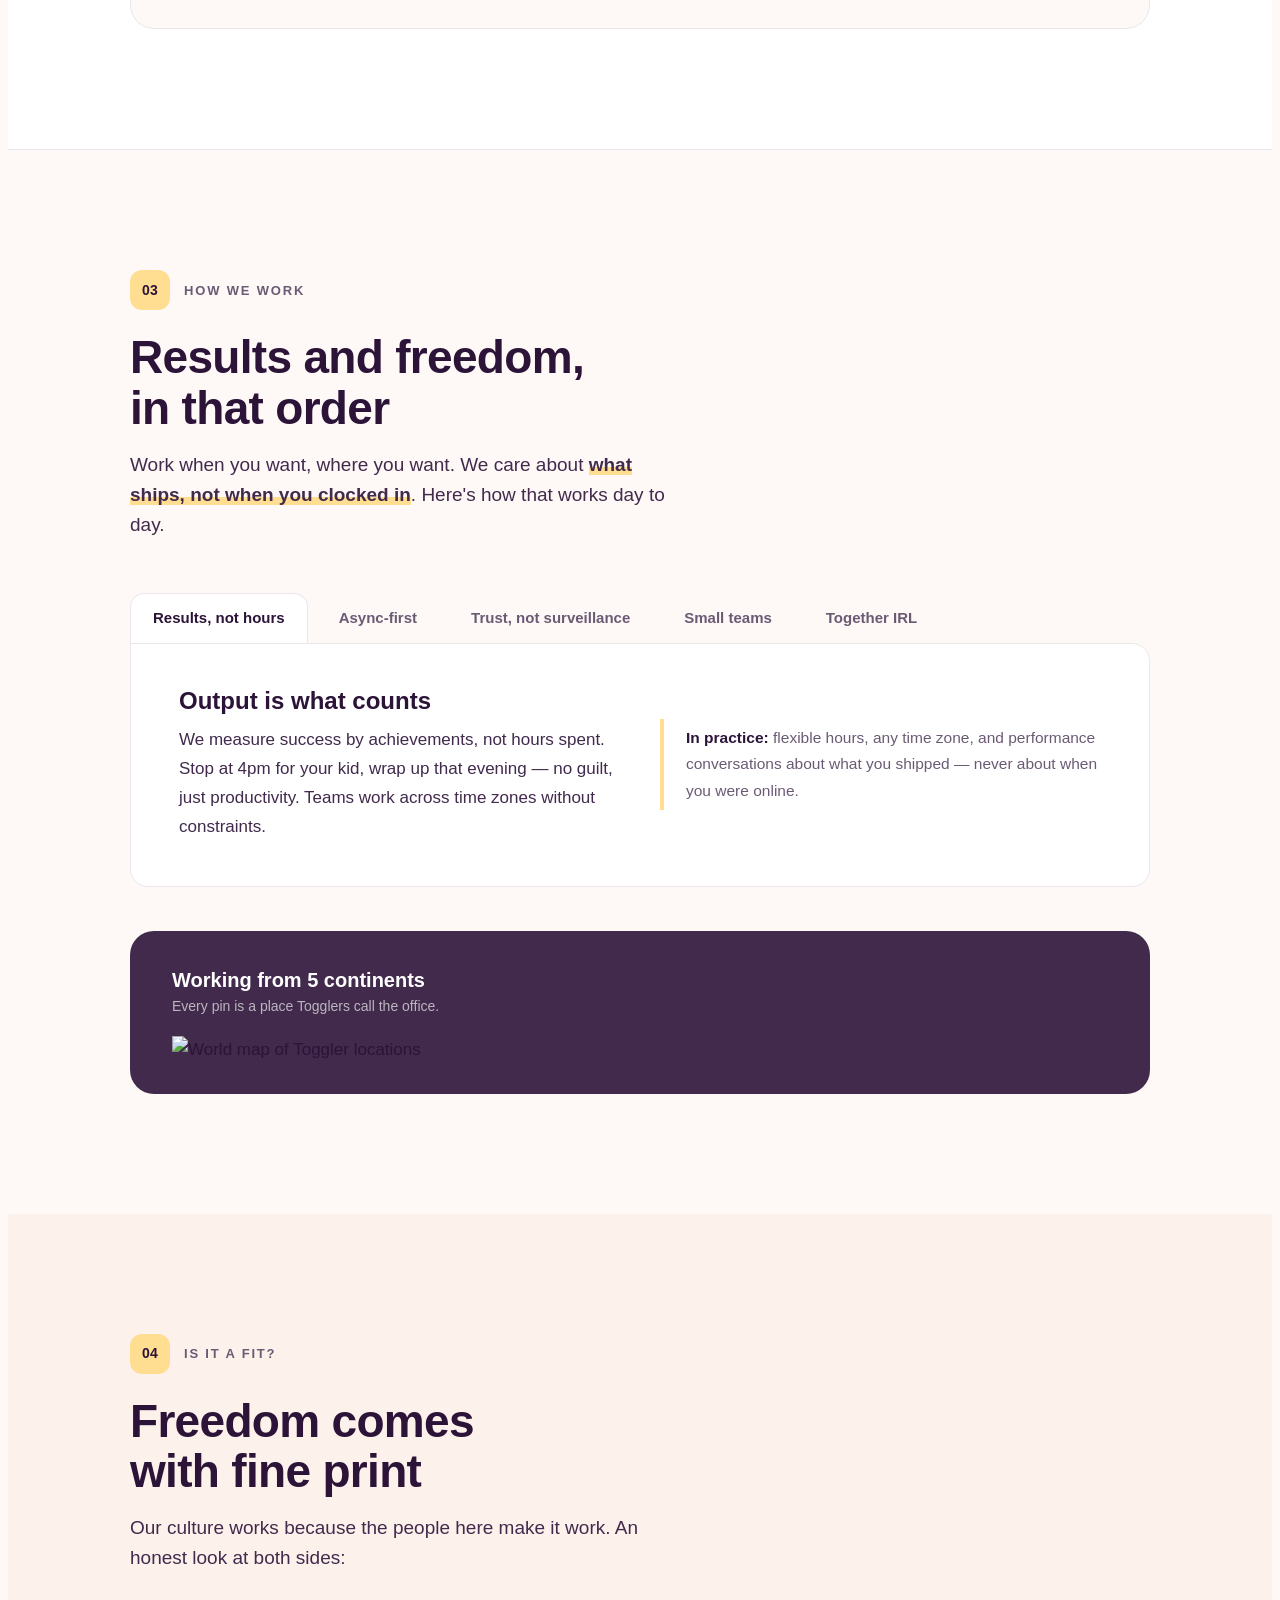
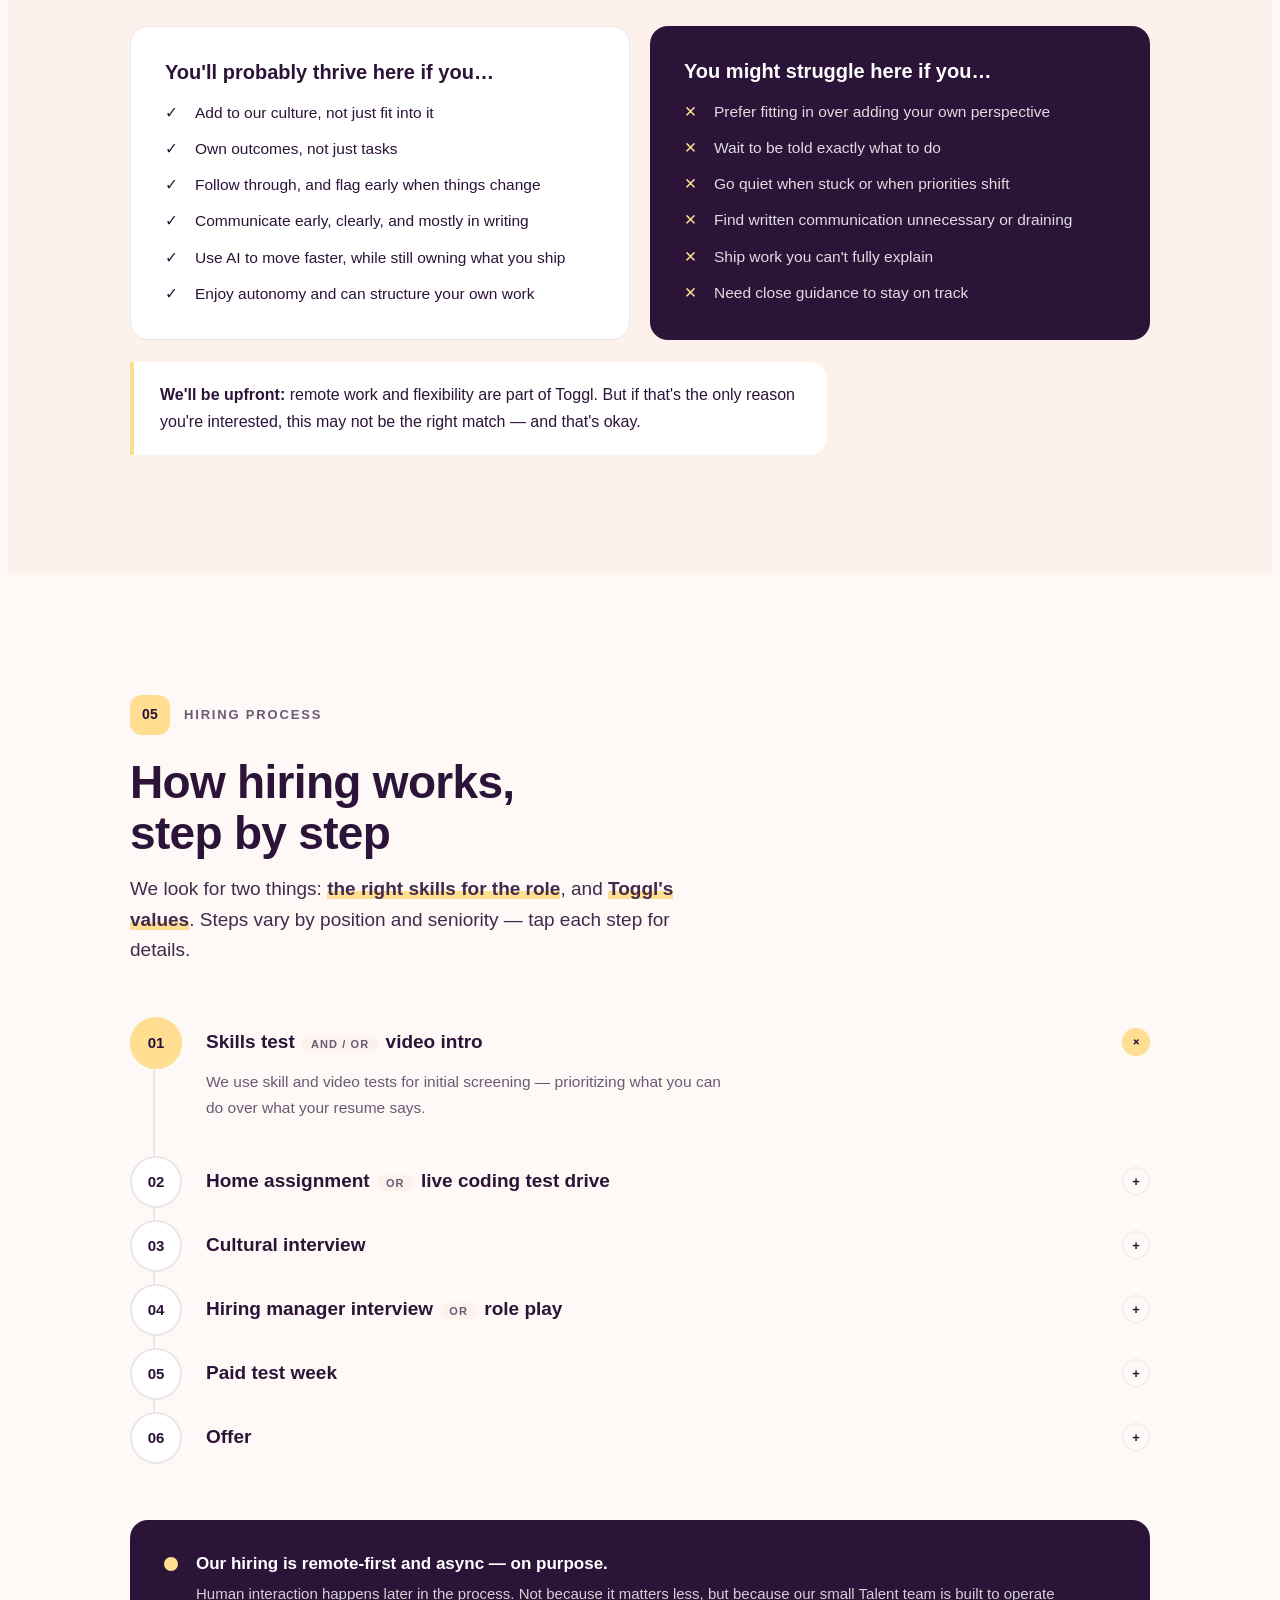
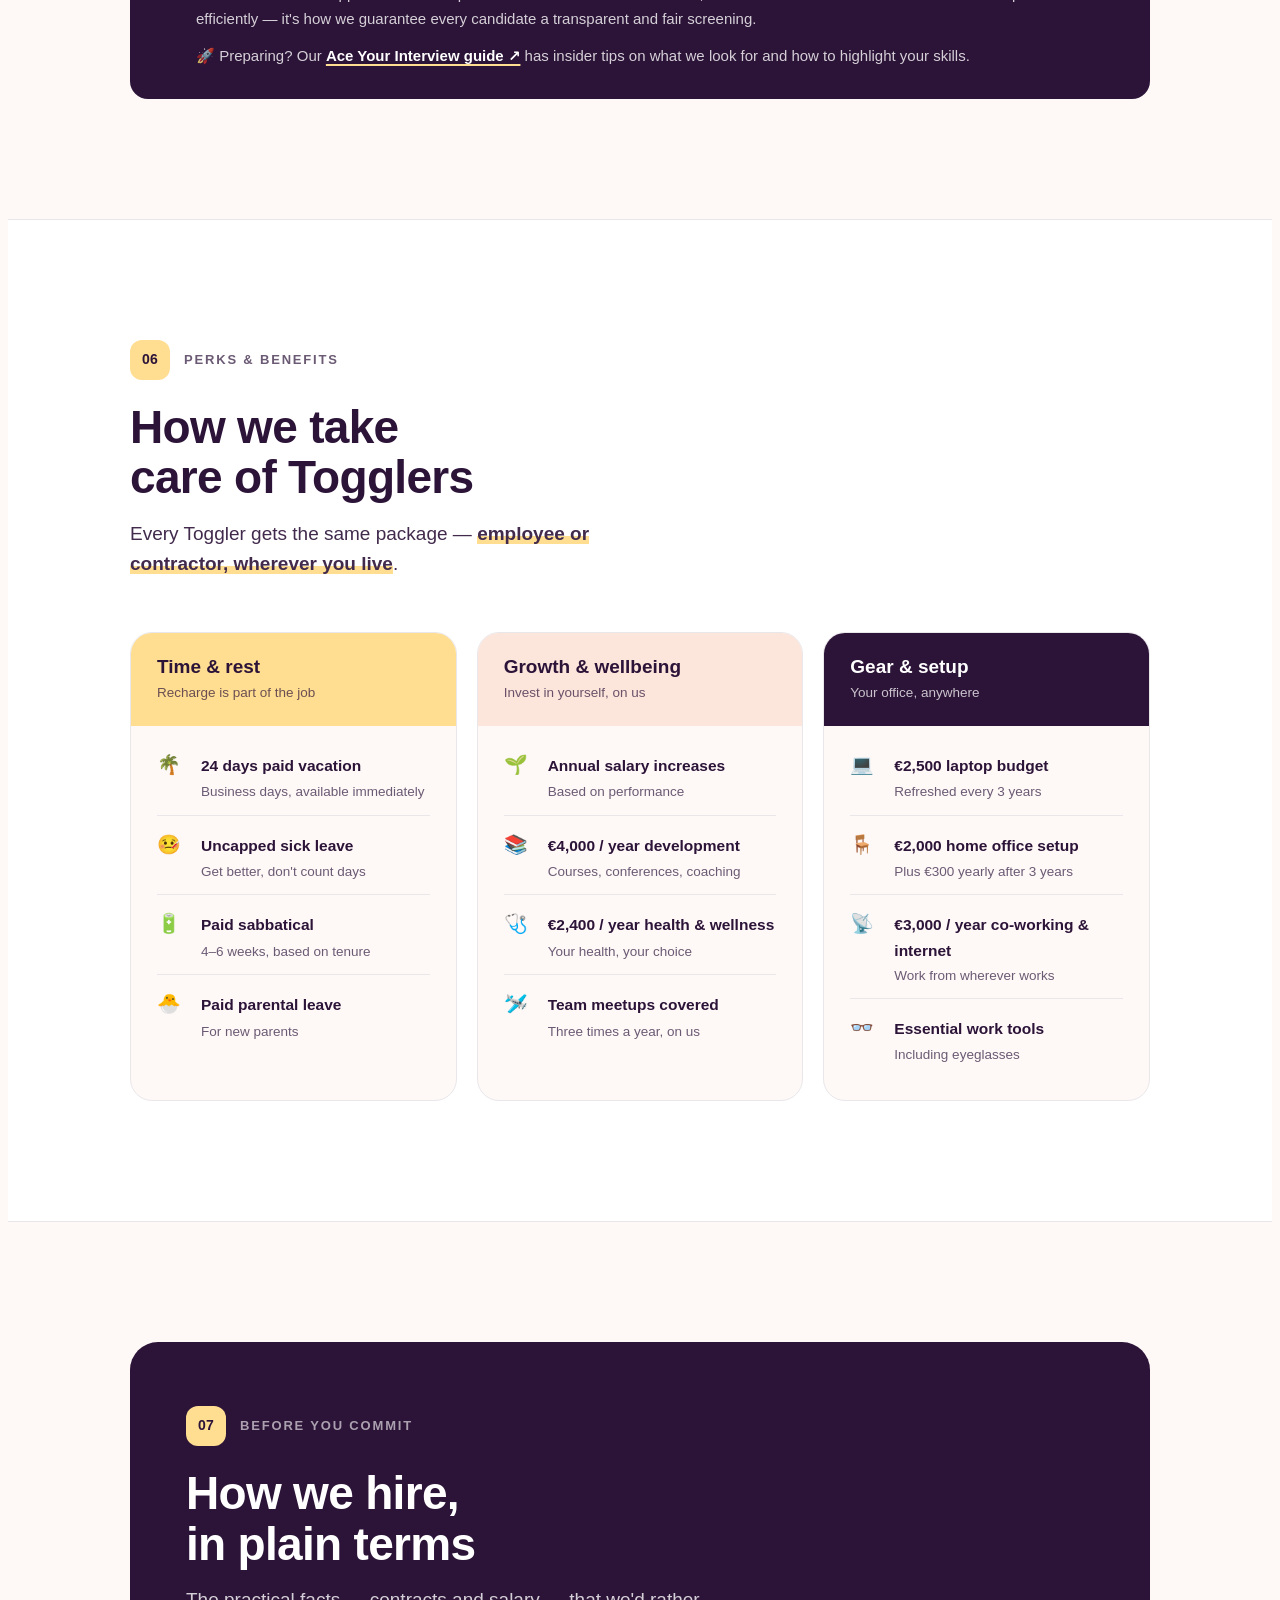
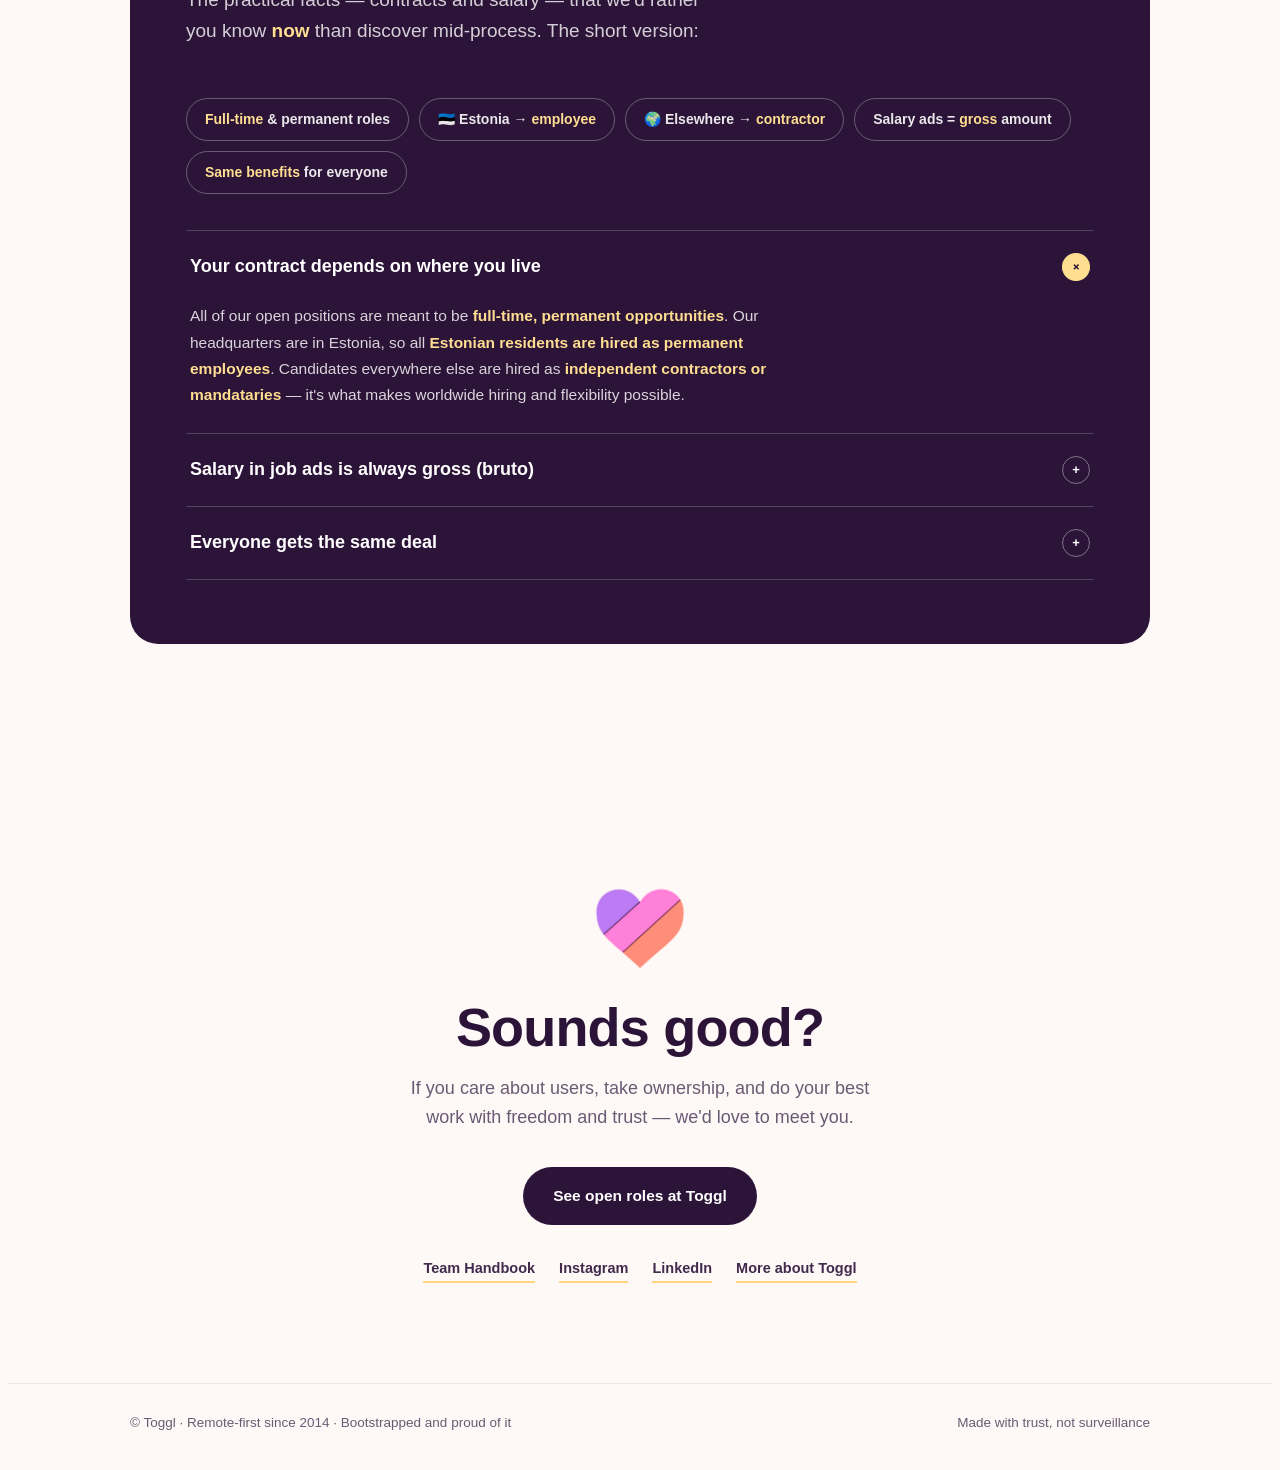
==== commit d8d33da7: "Remove Benefits & Perks link — page isn't public The Notion Benefits & Perks page isn't actually pub" ====
--- a/src/index.html
+++ b/src/index.html
@@ -232,7 +232,6 @@
         </ul>
       </div>
     </div>
-    <p class="link-note reveal">Want the fine print? The full list lives in our public <a class="ext-link" href="https://www.notion.so/toggl/Benefits-f510940284134d29af7c0c161d1676c7">Benefits &amp; Perks page ↗</a></p>
   </div>
 </section>
 
--- a/src/styles.css
+++ b/src/styles.css
@@ -370,7 +370,6 @@
   .ext-link:hover{text-decoration-color:var(--plum)}
   .on-dark .ext-link,.tab-panel .side .ext-link{font-weight:700}
   .quote-band .ext-link,.async-note .ext-link,.fit-no .ext-link{color:var(--white);text-decoration-color:var(--yellow)}
-  .link-note{margin-top:28px;font-size:15px;color:var(--muted)}
   .prod-link{color:inherit;text-decoration:none;border-bottom:2.5px solid var(--pc,var(--line))}
   .prod-link:hover{color:var(--muted)}
 
